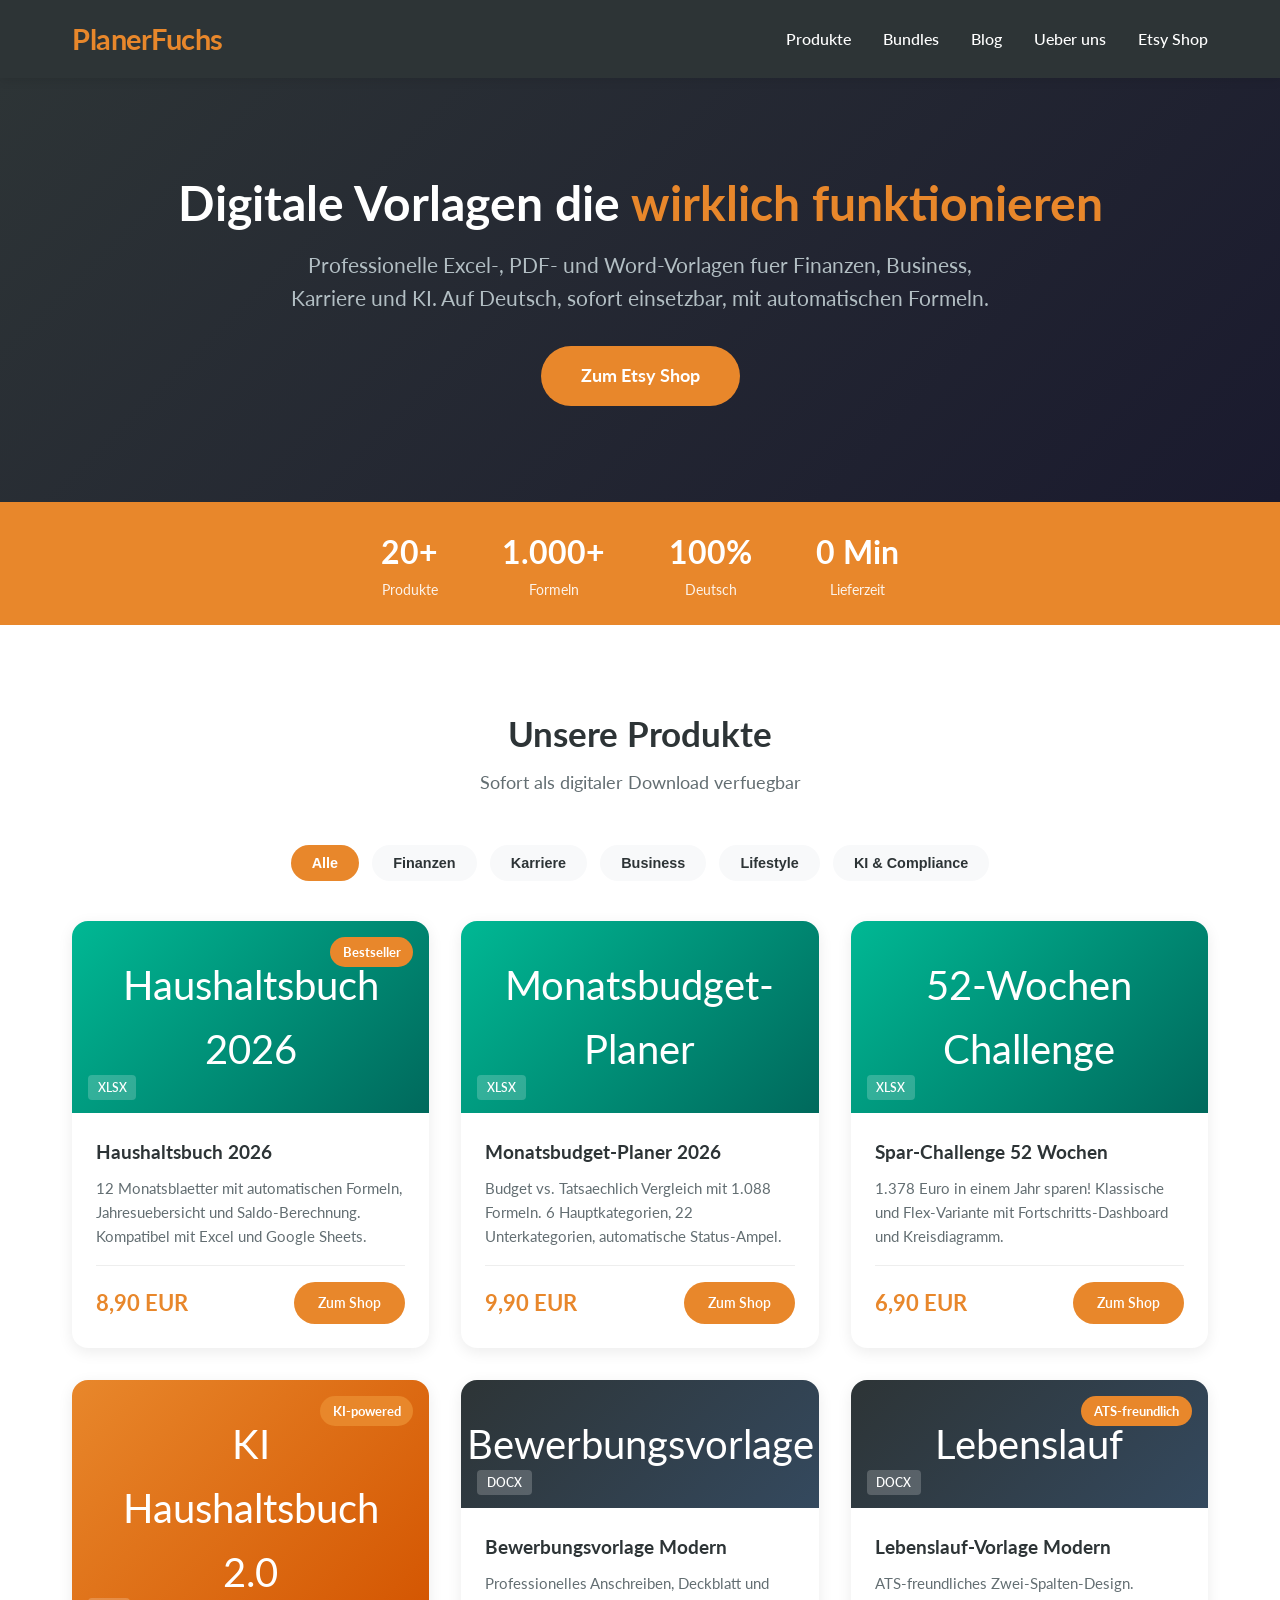
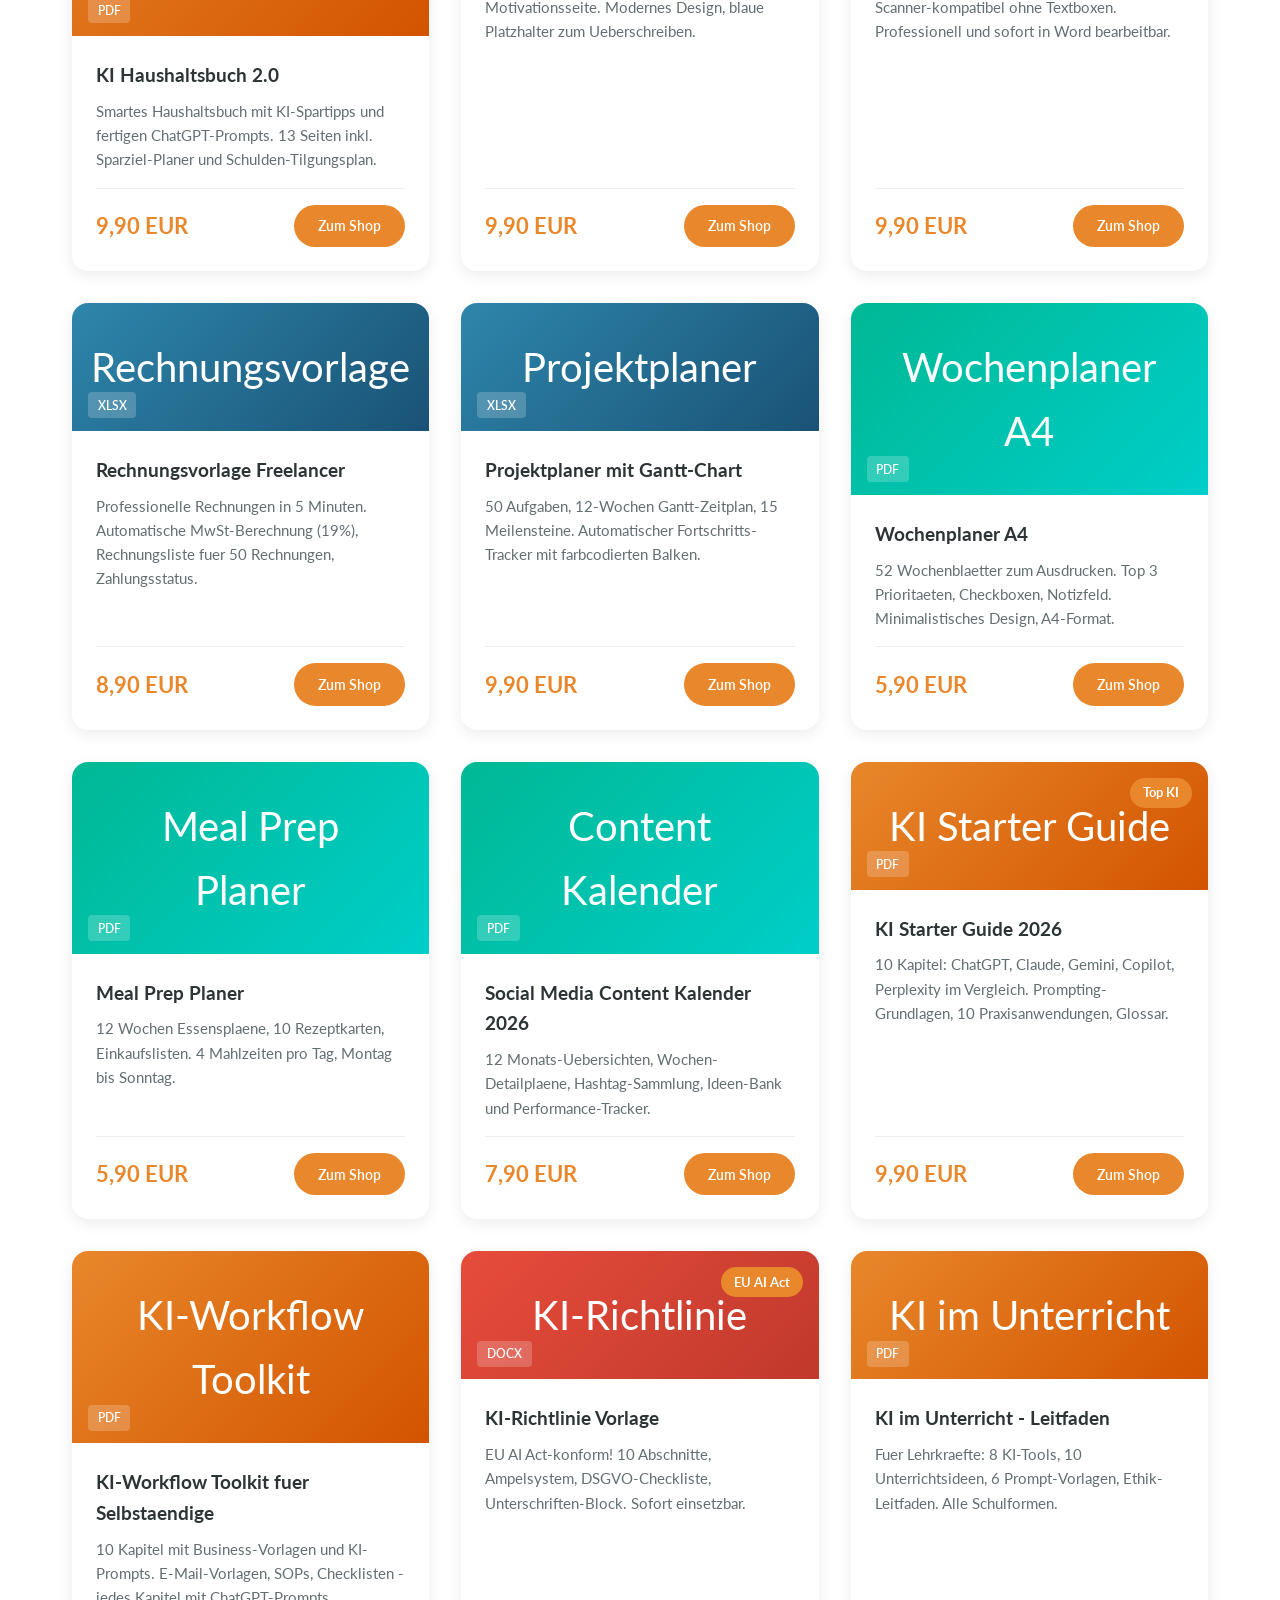
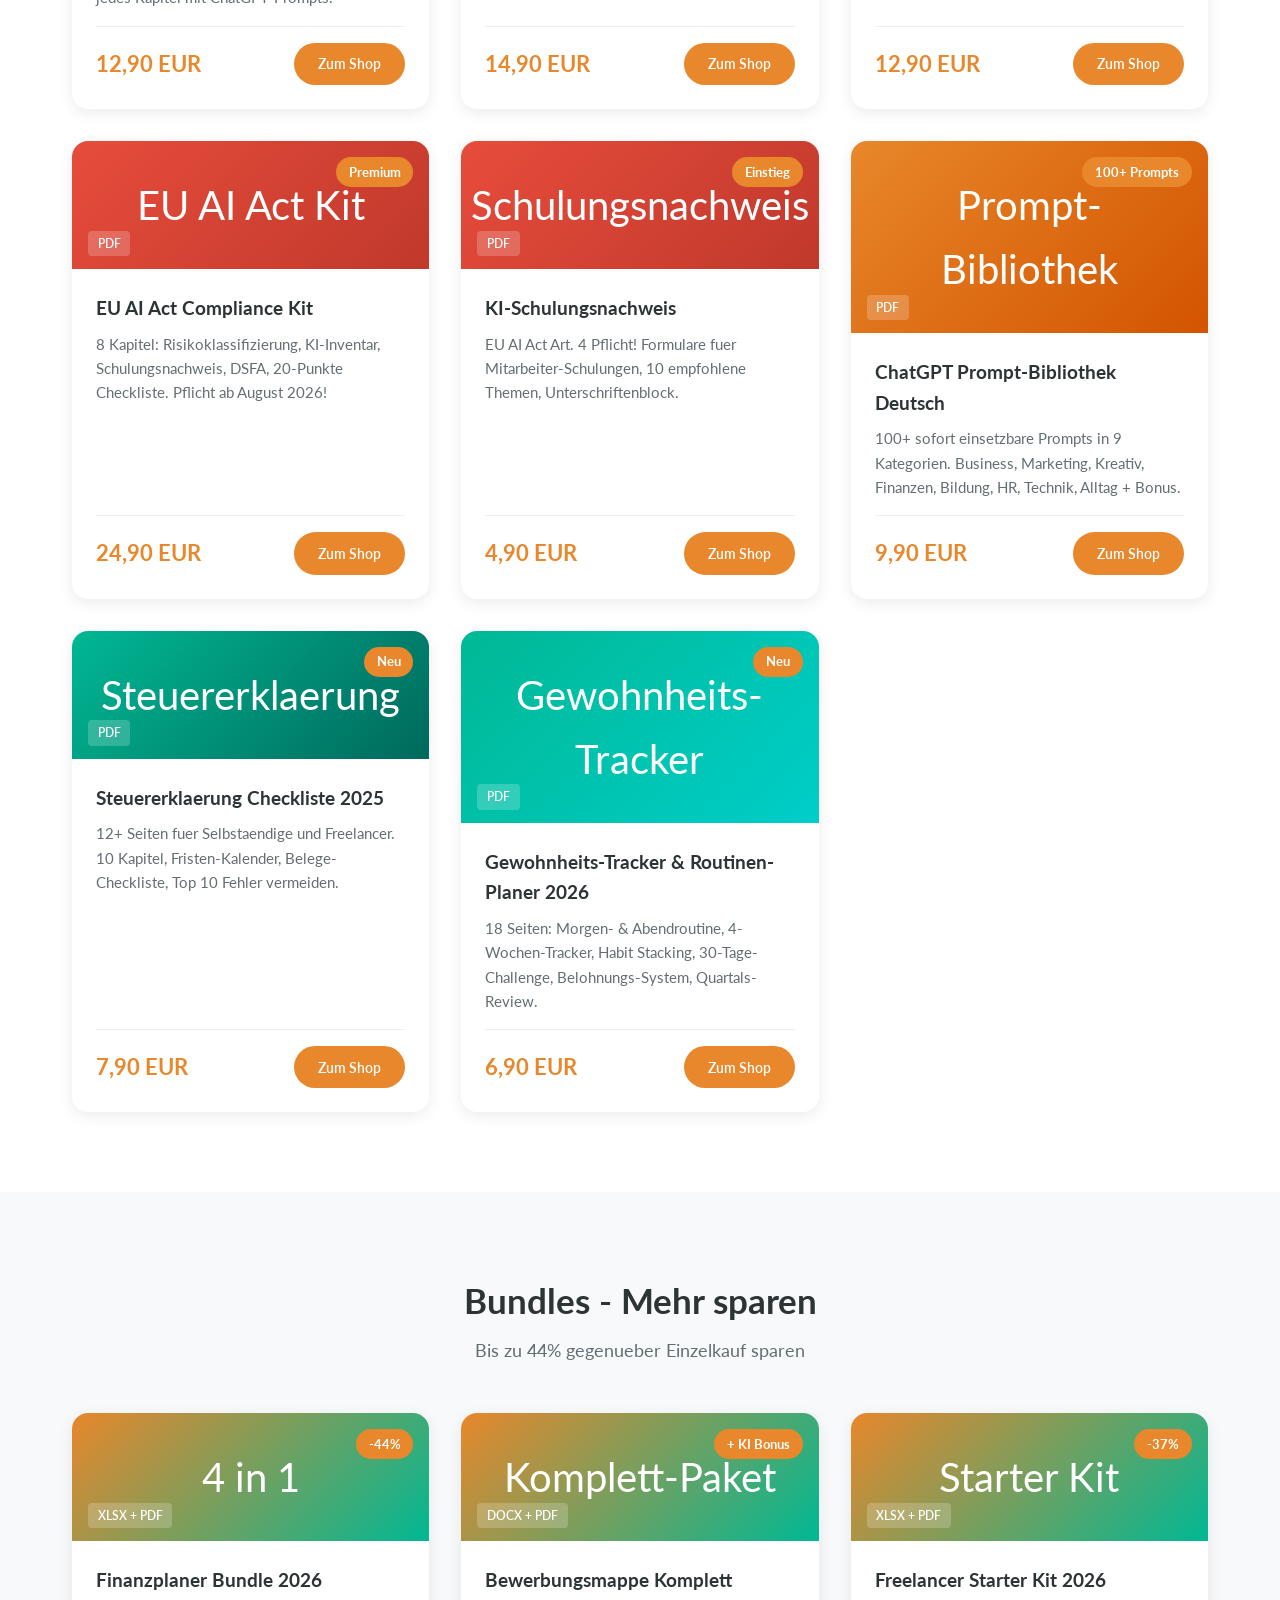
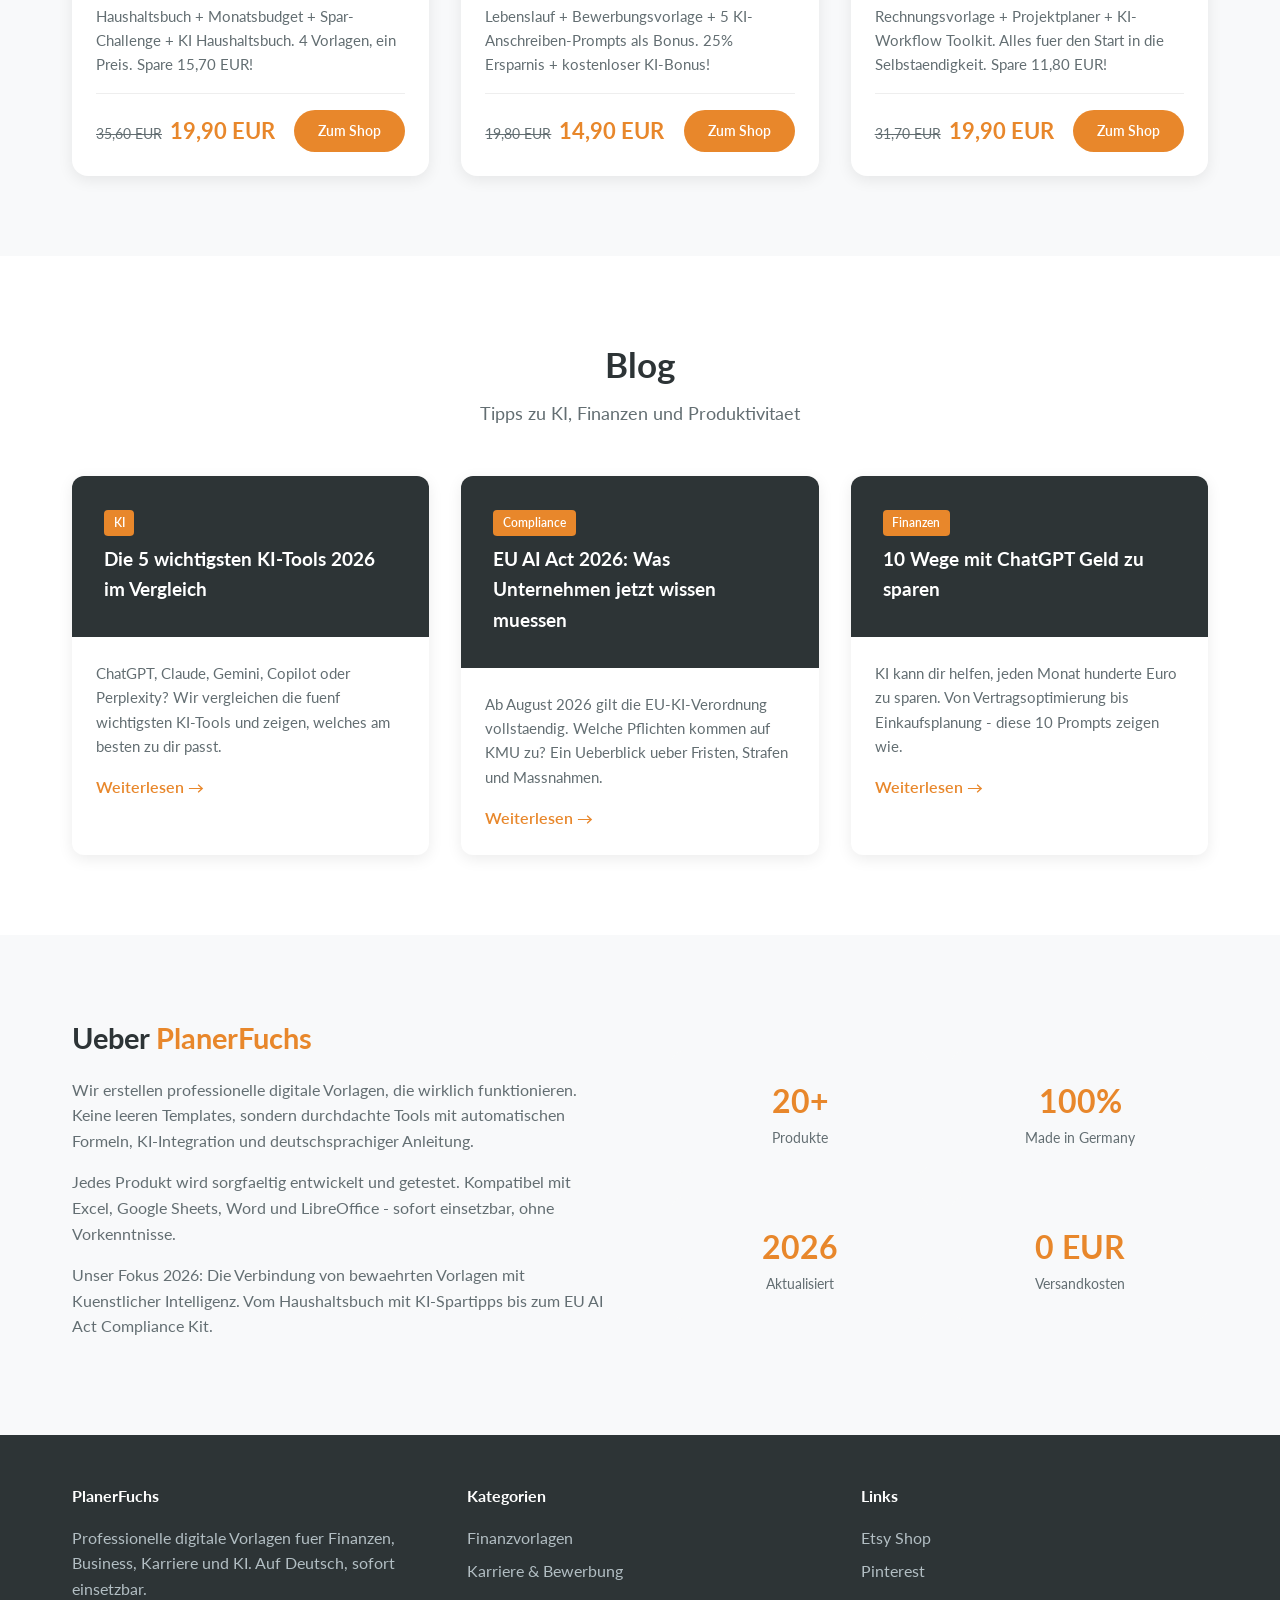
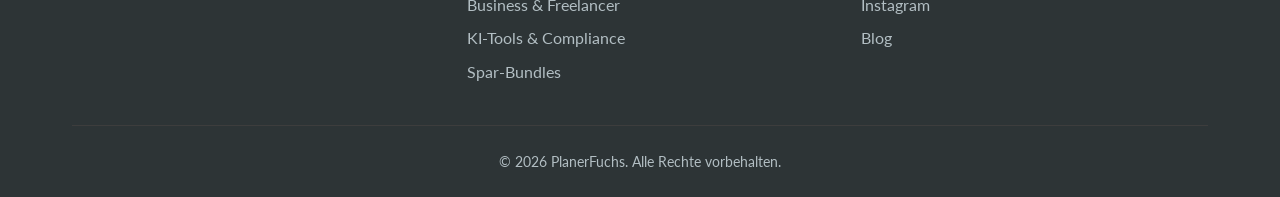
==== index.html @ 40f99e5e "PlanerFuchs Website - Initial Deployment - Startseite mit 22 Produkten + 3 Bundles - Blog: KI-Tools " ====
<!DOCTYPE html>
<html lang="de">
<head>
  <meta charset="UTF-8">
  <meta name="viewport" content="width=device-width, initial-scale=1.0">
  <title>PlanerFuchs - Digitale Vorlagen &amp; KI-Tools | Etsy Shop</title>
  <meta name="description" content="PlanerFuchs: Professionelle digitale Vorlagen fuer Finanzen, Business, Karriere und KI. Excel, PDF und Word Vorlagen auf Deutsch. Sofort-Download auf Etsy.">
  <meta name="keywords" content="PlanerFuchs, digitale Vorlagen, Excel Vorlagen, PDF Planer, KI Tools, Haushaltsbuch, Etsy Shop, deutsche Vorlagen">
  <meta name="author" content="PlanerFuchs">
  <meta property="og:title" content="PlanerFuchs - Digitale Vorlagen &amp; KI-Tools">
  <meta property="og:description" content="Professionelle digitale Vorlagen fuer Finanzen, Business, Karriere und KI. Sofort-Download.">
  <meta property="og:type" content="website">
  <link rel="preconnect" href="https://fonts.googleapis.com">
  <link href="https://fonts.googleapis.com/css2?family=Lato:wght@400;700;900&display=swap" rel="stylesheet">
  <link rel="stylesheet" href="css/style.css">
  <script type="application/ld+json">
  {
    "@context": "https://schema.org",
    "@type": "Organization",
    "name": "PlanerFuchs",
    "description": "Professionelle digitale Vorlagen fuer Finanzen, Business, Karriere und KI. Excel, PDF und Word Vorlagen auf Deutsch.",
    "url": "https://planerfuchs.github.io/planerfuchs-website/",
    "sameAs": [
      "https://www.etsy.com/shop/PlanerFuchs",
      "https://www.pinterest.com/planerfuchs",
      "https://www.instagram.com/planerfuchs"
    ],
    "knowsAbout": ["digitale Vorlagen", "Excel Vorlagen", "KI Tools", "Haushaltsbuch", "EU AI Act"],
    "makesOffer": {
      "@type": "AggregateOffer",
      "priceCurrency": "EUR",
      "lowPrice": "3.90",
      "highPrice": "24.90",
      "offerCount": "22"
    }
  }
  </script>
</head>
<body>

<!-- Navigation -->
<nav class="navbar">
  <div class="container">
    <a href="/" class="logo">PlanerFuchs</a>
    <ul class="nav-links">
      <li><a href="#produkte">Produkte</a></li>
      <li><a href="#bundles">Bundles</a></li>
      <li><a href="#blog">Blog</a></li>
      <li><a href="#ueber-uns">Ueber uns</a></li>
      <li><a href="https://www.etsy.com/shop/PlanerFuchs" target="_blank" rel="noopener">Etsy Shop</a></li>
    </ul>
  </div>
</nav>

<!-- Hero -->
<section class="hero">
  <div class="container">
    <h1>Digitale Vorlagen die <span>wirklich funktionieren</span></h1>
    <p>Professionelle Excel-, PDF- und Word-Vorlagen fuer Finanzen, Business, Karriere und KI. Auf Deutsch, sofort einsetzbar, mit automatischen Formeln.</p>
    <a href="https://www.etsy.com/shop/PlanerFuchs" target="_blank" rel="noopener" class="hero-cta">Zum Etsy Shop</a>
  </div>
</section>

<!-- Stats Bar -->
<div class="stats-bar">
  <div class="stats-grid">
    <div class="stat">
      <div class="stat-number">20+</div>
      <div class="stat-label">Produkte</div>
    </div>
    <div class="stat">
      <div class="stat-number">1.000+</div>
      <div class="stat-label">Formeln</div>
    </div>
    <div class="stat">
      <div class="stat-number">100%</div>
      <div class="stat-label">Deutsch</div>
    </div>
    <div class="stat">
      <div class="stat-number">0 Min</div>
      <div class="stat-label">Lieferzeit</div>
    </div>
  </div>
</div>

<!-- Produkte -->
<section class="section" id="produkte">
  <div class="container">
    <h2 class="section-title">Unsere Produkte</h2>
    <p class="section-subtitle">Sofort als digitaler Download verfuegbar</p>

    <div class="filter-bar">
      <button class="filter-btn active" onclick="filterProducts('alle')">Alle</button>
      <button class="filter-btn" onclick="filterProducts('finanzen')">Finanzen</button>
      <button class="filter-btn" onclick="filterProducts('karriere')">Karriere</button>
      <button class="filter-btn" onclick="filterProducts('business')">Business</button>
      <button class="filter-btn" onclick="filterProducts('lifestyle')">Lifestyle</button>
      <button class="filter-btn" onclick="filterProducts('ki')">KI &amp; Compliance</button>
    </div>

    <div class="products-grid" id="productsGrid">

      <!-- FINANZEN -->
      <div class="product-card" data-category="finanzen">
        <div class="product-card__header product-card__header--finance">
          <span class="product-card__badge">Bestseller</span>
          <div class="product-card__icon">Haushaltsbuch 2026</div>
          <span class="product-card__format">XLSX</span>
        </div>
        <div class="product-card__body">
          <h3 class="product-card__title">Haushaltsbuch 2026</h3>
          <p class="product-card__desc">12 Monatsblaetter mit automatischen Formeln, Jahresuebersicht und Saldo-Berechnung. Kompatibel mit Excel und Google Sheets.</p>
          <div class="product-card__footer">
            <span class="product-card__price">8,90 EUR</span>
            <a href="https://www.etsy.com/shop/PlanerFuchs" class="product-card__btn" target="_blank" rel="noopener">Zum Shop</a>
          </div>
        </div>
      </div>

      <div class="product-card" data-category="finanzen">
        <div class="product-card__header product-card__header--finance">
          <div class="product-card__icon">Monatsbudget-Planer</div>
          <span class="product-card__format">XLSX</span>
        </div>
        <div class="product-card__body">
          <h3 class="product-card__title">Monatsbudget-Planer 2026</h3>
          <p class="product-card__desc">Budget vs. Tatsaechlich Vergleich mit 1.088 Formeln. 6 Hauptkategorien, 22 Unterkategorien, automatische Status-Ampel.</p>
          <div class="product-card__footer">
            <span class="product-card__price">9,90 EUR</span>
            <a href="https://www.etsy.com/shop/PlanerFuchs" class="product-card__btn" target="_blank" rel="noopener">Zum Shop</a>
          </div>
        </div>
      </div>

      <div class="product-card" data-category="finanzen">
        <div class="product-card__header product-card__header--finance">
          <div class="product-card__icon">52-Wochen Challenge</div>
          <span class="product-card__format">XLSX</span>
        </div>
        <div class="product-card__body">
          <h3 class="product-card__title">Spar-Challenge 52 Wochen</h3>
          <p class="product-card__desc">1.378 Euro in einem Jahr sparen! Klassische und Flex-Variante mit Fortschritts-Dashboard und Kreisdiagramm.</p>
          <div class="product-card__footer">
            <span class="product-card__price">6,90 EUR</span>
            <a href="https://www.etsy.com/shop/PlanerFuchs" class="product-card__btn" target="_blank" rel="noopener">Zum Shop</a>
          </div>
        </div>
      </div>

      <div class="product-card" data-category="finanzen ki">
        <div class="product-card__header product-card__header--ki">
          <span class="product-card__badge">KI-powered</span>
          <div class="product-card__icon">KI Haushaltsbuch 2.0</div>
          <span class="product-card__format">PDF</span>
        </div>
        <div class="product-card__body">
          <h3 class="product-card__title">KI Haushaltsbuch 2.0</h3>
          <p class="product-card__desc">Smartes Haushaltsbuch mit KI-Spartipps und fertigen ChatGPT-Prompts. 13 Seiten inkl. Sparziel-Planer und Schulden-Tilgungsplan.</p>
          <div class="product-card__footer">
            <span class="product-card__price">9,90 EUR</span>
            <a href="https://www.etsy.com/shop/PlanerFuchs" class="product-card__btn" target="_blank" rel="noopener">Zum Shop</a>
          </div>
        </div>
      </div>

      <!-- KARRIERE -->
      <div class="product-card" data-category="karriere">
        <div class="product-card__header product-card__header--career">
          <div class="product-card__icon">Bewerbungsvorlage</div>
          <span class="product-card__format">DOCX</span>
        </div>
        <div class="product-card__body">
          <h3 class="product-card__title">Bewerbungsvorlage Modern</h3>
          <p class="product-card__desc">Professionelles Anschreiben, Deckblatt und Motivationsseite. Modernes Design, blaue Platzhalter zum Ueberschreiben.</p>
          <div class="product-card__footer">
            <span class="product-card__price">9,90 EUR</span>
            <a href="https://www.etsy.com/shop/PlanerFuchs" class="product-card__btn" target="_blank" rel="noopener">Zum Shop</a>
          </div>
        </div>
      </div>

      <div class="product-card" data-category="karriere">
        <div class="product-card__header product-card__header--career">
          <span class="product-card__badge">ATS-freundlich</span>
          <div class="product-card__icon">Lebenslauf</div>
          <span class="product-card__format">DOCX</span>
        </div>
        <div class="product-card__body">
          <h3 class="product-card__title">Lebenslauf-Vorlage Modern</h3>
          <p class="product-card__desc">ATS-freundliches Zwei-Spalten-Design. Scanner-kompatibel ohne Textboxen. Professionell und sofort in Word bearbeitbar.</p>
          <div class="product-card__footer">
            <span class="product-card__price">9,90 EUR</span>
            <a href="https://www.etsy.com/shop/PlanerFuchs" class="product-card__btn" target="_blank" rel="noopener">Zum Shop</a>
          </div>
        </div>
      </div>

      <!-- BUSINESS -->
      <div class="product-card" data-category="business">
        <div class="product-card__header product-card__header--business">
          <div class="product-card__icon">Rechnungsvorlage</div>
          <span class="product-card__format">XLSX</span>
        </div>
        <div class="product-card__body">
          <h3 class="product-card__title">Rechnungsvorlage Freelancer</h3>
          <p class="product-card__desc">Professionelle Rechnungen in 5 Minuten. Automatische MwSt-Berechnung (19%), Rechnungsliste fuer 50 Rechnungen, Zahlungsstatus.</p>
          <div class="product-card__footer">
            <span class="product-card__price">8,90 EUR</span>
            <a href="https://www.etsy.com/shop/PlanerFuchs" class="product-card__btn" target="_blank" rel="noopener">Zum Shop</a>
          </div>
        </div>
      </div>

      <div class="product-card" data-category="business">
        <div class="product-card__header product-card__header--business">
          <div class="product-card__icon">Projektplaner</div>
          <span class="product-card__format">XLSX</span>
        </div>
        <div class="product-card__body">
          <h3 class="product-card__title">Projektplaner mit Gantt-Chart</h3>
          <p class="product-card__desc">50 Aufgaben, 12-Wochen Gantt-Zeitplan, 15 Meilensteine. Automatischer Fortschritts-Tracker mit farbcodierten Balken.</p>
          <div class="product-card__footer">
            <span class="product-card__price">9,90 EUR</span>
            <a href="https://www.etsy.com/shop/PlanerFuchs" class="product-card__btn" target="_blank" rel="noopener">Zum Shop</a>
          </div>
        </div>
      </div>

      <!-- LIFESTYLE -->
      <div class="product-card" data-category="lifestyle">
        <div class="product-card__header product-card__header--lifestyle">
          <div class="product-card__icon">Wochenplaner A4</div>
          <span class="product-card__format">PDF</span>
        </div>
        <div class="product-card__body">
          <h3 class="product-card__title">Wochenplaner A4</h3>
          <p class="product-card__desc">52 Wochenblaetter zum Ausdrucken. Top 3 Prioritaeten, Checkboxen, Notizfeld. Minimalistisches Design, A4-Format.</p>
          <div class="product-card__footer">
            <span class="product-card__price">5,90 EUR</span>
            <a href="https://www.etsy.com/shop/PlanerFuchs" class="product-card__btn" target="_blank" rel="noopener">Zum Shop</a>
          </div>
        </div>
      </div>

      <div class="product-card" data-category="lifestyle">
        <div class="product-card__header product-card__header--lifestyle">
          <div class="product-card__icon">Meal Prep Planer</div>
          <span class="product-card__format">PDF</span>
        </div>
        <div class="product-card__body">
          <h3 class="product-card__title">Meal Prep Planer</h3>
          <p class="product-card__desc">12 Wochen Essensplaene, 10 Rezeptkarten, Einkaufslisten. 4 Mahlzeiten pro Tag, Montag bis Sonntag.</p>
          <div class="product-card__footer">
            <span class="product-card__price">5,90 EUR</span>
            <a href="https://www.etsy.com/shop/PlanerFuchs" class="product-card__btn" target="_blank" rel="noopener">Zum Shop</a>
          </div>
        </div>
      </div>

      <div class="product-card" data-category="lifestyle business">
        <div class="product-card__header product-card__header--lifestyle">
          <div class="product-card__icon">Content Kalender</div>
          <span class="product-card__format">PDF</span>
        </div>
        <div class="product-card__body">
          <h3 class="product-card__title">Social Media Content Kalender 2026</h3>
          <p class="product-card__desc">12 Monats-Uebersichten, Wochen-Detailplaene, Hashtag-Sammlung, Ideen-Bank und Performance-Tracker.</p>
          <div class="product-card__footer">
            <span class="product-card__price">7,90 EUR</span>
            <a href="https://www.etsy.com/shop/PlanerFuchs" class="product-card__btn" target="_blank" rel="noopener">Zum Shop</a>
          </div>
        </div>
      </div>

      <!-- KI PRODUKTE -->
      <div class="product-card" data-category="ki">
        <div class="product-card__header product-card__header--ki">
          <span class="product-card__badge">Top KI</span>
          <div class="product-card__icon">KI Starter Guide</div>
          <span class="product-card__format">PDF</span>
        </div>
        <div class="product-card__body">
          <h3 class="product-card__title">KI Starter Guide 2026</h3>
          <p class="product-card__desc">10 Kapitel: ChatGPT, Claude, Gemini, Copilot, Perplexity im Vergleich. Prompting-Grundlagen, 10 Praxisanwendungen, Glossar.</p>
          <div class="product-card__footer">
            <span class="product-card__price">9,90 EUR</span>
            <a href="https://www.etsy.com/shop/PlanerFuchs" class="product-card__btn" target="_blank" rel="noopener">Zum Shop</a>
          </div>
        </div>
      </div>

      <div class="product-card" data-category="ki business">
        <div class="product-card__header product-card__header--ki">
          <div class="product-card__icon">KI-Workflow Toolkit</div>
          <span class="product-card__format">PDF</span>
        </div>
        <div class="product-card__body">
          <h3 class="product-card__title">KI-Workflow Toolkit fuer Selbstaendige</h3>
          <p class="product-card__desc">10 Kapitel mit Business-Vorlagen und KI-Prompts. E-Mail-Vorlagen, SOPs, Checklisten - jedes Kapitel mit ChatGPT-Prompts.</p>
          <div class="product-card__footer">
            <span class="product-card__price">12,90 EUR</span>
            <a href="https://www.etsy.com/shop/PlanerFuchs" class="product-card__btn" target="_blank" rel="noopener">Zum Shop</a>
          </div>
        </div>
      </div>

      <div class="product-card" data-category="ki">
        <div class="product-card__header product-card__header--compliance">
          <span class="product-card__badge">EU AI Act</span>
          <div class="product-card__icon">KI-Richtlinie</div>
          <span class="product-card__format">DOCX</span>
        </div>
        <div class="product-card__body">
          <h3 class="product-card__title">KI-Richtlinie Vorlage</h3>
          <p class="product-card__desc">EU AI Act-konform! 10 Abschnitte, Ampelsystem, DSGVO-Checkliste, Unterschriften-Block. Sofort einsetzbar.</p>
          <div class="product-card__footer">
            <span class="product-card__price">14,90 EUR</span>
            <a href="https://www.etsy.com/shop/PlanerFuchs" class="product-card__btn" target="_blank" rel="noopener">Zum Shop</a>
          </div>
        </div>
      </div>

      <div class="product-card" data-category="ki">
        <div class="product-card__header product-card__header--ki">
          <div class="product-card__icon">KI im Unterricht</div>
          <span class="product-card__format">PDF</span>
        </div>
        <div class="product-card__body">
          <h3 class="product-card__title">KI im Unterricht - Leitfaden</h3>
          <p class="product-card__desc">Fuer Lehrkraefte: 8 KI-Tools, 10 Unterrichtsideen, 6 Prompt-Vorlagen, Ethik-Leitfaden. Alle Schulformen.</p>
          <div class="product-card__footer">
            <span class="product-card__price">12,90 EUR</span>
            <a href="https://www.etsy.com/shop/PlanerFuchs" class="product-card__btn" target="_blank" rel="noopener">Zum Shop</a>
          </div>
        </div>
      </div>

      <div class="product-card" data-category="ki">
        <div class="product-card__header product-card__header--compliance">
          <span class="product-card__badge">Premium</span>
          <div class="product-card__icon">EU AI Act Kit</div>
          <span class="product-card__format">PDF</span>
        </div>
        <div class="product-card__body">
          <h3 class="product-card__title">EU AI Act Compliance Kit</h3>
          <p class="product-card__desc">8 Kapitel: Risikoklassifizierung, KI-Inventar, Schulungsnachweis, DSFA, 20-Punkte Checkliste. Pflicht ab August 2026!</p>
          <div class="product-card__footer">
            <span class="product-card__price">24,90 EUR</span>
            <a href="https://www.etsy.com/shop/PlanerFuchs" class="product-card__btn" target="_blank" rel="noopener">Zum Shop</a>
          </div>
        </div>
      </div>

      <div class="product-card" data-category="ki">
        <div class="product-card__header product-card__header--compliance">
          <span class="product-card__badge">Einstieg</span>
          <div class="product-card__icon">Schulungsnachweis</div>
          <span class="product-card__format">PDF</span>
        </div>
        <div class="product-card__body">
          <h3 class="product-card__title">KI-Schulungsnachweis</h3>
          <p class="product-card__desc">EU AI Act Art. 4 Pflicht! Formulare fuer Mitarbeiter-Schulungen, 10 empfohlene Themen, Unterschriftenblock.</p>
          <div class="product-card__footer">
            <span class="product-card__price">4,90 EUR</span>
            <a href="https://www.etsy.com/shop/PlanerFuchs" class="product-card__btn" target="_blank" rel="noopener">Zum Shop</a>
          </div>
        </div>
      </div>

      <div class="product-card" data-category="ki">
        <div class="product-card__header product-card__header--ki">
          <span class="product-card__badge">100+ Prompts</span>
          <div class="product-card__icon">Prompt-Bibliothek</div>
          <span class="product-card__format">PDF</span>
        </div>
        <div class="product-card__body">
          <h3 class="product-card__title">ChatGPT Prompt-Bibliothek Deutsch</h3>
          <p class="product-card__desc">100+ sofort einsetzbare Prompts in 9 Kategorien. Business, Marketing, Kreativ, Finanzen, Bildung, HR, Technik, Alltag + Bonus.</p>
          <div class="product-card__footer">
            <span class="product-card__price">9,90 EUR</span>
            <a href="https://www.etsy.com/shop/PlanerFuchs" class="product-card__btn" target="_blank" rel="noopener">Zum Shop</a>
          </div>
        </div>
      </div>

      <!-- NEUE PRODUKTE -->
      <div class="product-card" data-category="finanzen">
        <div class="product-card__header product-card__header--finance">
          <span class="product-card__badge">Neu</span>
          <div class="product-card__icon">Steuererklaerung</div>
          <span class="product-card__format">PDF</span>
        </div>
        <div class="product-card__body">
          <h3 class="product-card__title">Steuererklaerung Checkliste 2025</h3>
          <p class="product-card__desc">12+ Seiten fuer Selbstaendige und Freelancer. 10 Kapitel, Fristen-Kalender, Belege-Checkliste, Top 10 Fehler vermeiden.</p>
          <div class="product-card__footer">
            <span class="product-card__price">7,90 EUR</span>
            <a href="https://www.etsy.com/shop/PlanerFuchs" class="product-card__btn" target="_blank" rel="noopener">Zum Shop</a>
          </div>
        </div>
      </div>

      <div class="product-card" data-category="lifestyle">
        <div class="product-card__header product-card__header--lifestyle">
          <span class="product-card__badge">Neu</span>
          <div class="product-card__icon">Gewohnheits-Tracker</div>
          <span class="product-card__format">PDF</span>
        </div>
        <div class="product-card__body">
          <h3 class="product-card__title">Gewohnheits-Tracker & Routinen-Planer 2026</h3>
          <p class="product-card__desc">18 Seiten: Morgen- & Abendroutine, 4-Wochen-Tracker, Habit Stacking, 30-Tage-Challenge, Belohnungs-System, Quartals-Review.</p>
          <div class="product-card__footer">
            <span class="product-card__price">6,90 EUR</span>
            <a href="https://www.etsy.com/shop/PlanerFuchs" class="product-card__btn" target="_blank" rel="noopener">Zum Shop</a>
          </div>
        </div>
      </div>

    </div>
  </div>
</section>

<!-- Bundles -->
<section class="section section--gray" id="bundles">
  <div class="container">
    <h2 class="section-title">Bundles - Mehr sparen</h2>
    <p class="section-subtitle">Bis zu 44% gegenueber Einzelkauf sparen</p>

    <div class="products-grid">

      <div class="product-card" data-category="bundle">
        <div class="product-card__header product-card__header--bundle">
          <span class="product-card__badge">-44%</span>
          <div class="product-card__icon">4 in 1</div>
          <span class="product-card__format">XLSX + PDF</span>
        </div>
        <div class="product-card__body">
          <h3 class="product-card__title">Finanzplaner Bundle 2026</h3>
          <p class="product-card__desc">Haushaltsbuch + Monatsbudget + Spar-Challenge + KI Haushaltsbuch. 4 Vorlagen, ein Preis. Spare 15,70 EUR!</p>
          <div class="product-card__footer">
            <span><span class="product-card__price--old">35,60 EUR</span><span class="product-card__price">19,90 EUR</span></span>
            <a href="https://www.etsy.com/shop/PlanerFuchs" class="product-card__btn" target="_blank" rel="noopener">Zum Shop</a>
          </div>
        </div>
      </div>

      <div class="product-card" data-category="bundle">
        <div class="product-card__header product-card__header--bundle">
          <span class="product-card__badge">+ KI Bonus</span>
          <div class="product-card__icon">Komplett-Paket</div>
          <span class="product-card__format">DOCX + PDF</span>
        </div>
        <div class="product-card__body">
          <h3 class="product-card__title">Bewerbungsmappe Komplett</h3>
          <p class="product-card__desc">Lebenslauf + Bewerbungsvorlage + 5 KI-Anschreiben-Prompts als Bonus. 25% Ersparnis + kostenloser KI-Bonus!</p>
          <div class="product-card__footer">
            <span><span class="product-card__price--old">19,80 EUR</span><span class="product-card__price">14,90 EUR</span></span>
            <a href="https://www.etsy.com/shop/PlanerFuchs" class="product-card__btn" target="_blank" rel="noopener">Zum Shop</a>
          </div>
        </div>
      </div>

      <div class="product-card" data-category="bundle">
        <div class="product-card__header product-card__header--bundle">
          <span class="product-card__badge">-37%</span>
          <div class="product-card__icon">Starter Kit</div>
          <span class="product-card__format">XLSX + PDF</span>
        </div>
        <div class="product-card__body">
          <h3 class="product-card__title">Freelancer Starter Kit 2026</h3>
          <p class="product-card__desc">Rechnungsvorlage + Projektplaner + KI-Workflow Toolkit. Alles fuer den Start in die Selbstaendigkeit. Spare 11,80 EUR!</p>
          <div class="product-card__footer">
            <span><span class="product-card__price--old">31,70 EUR</span><span class="product-card__price">19,90 EUR</span></span>
            <a href="https://www.etsy.com/shop/PlanerFuchs" class="product-card__btn" target="_blank" rel="noopener">Zum Shop</a>
          </div>
        </div>
      </div>

    </div>
  </div>
</section>

<!-- Blog -->
<section class="section" id="blog">
  <div class="container">
    <h2 class="section-title">Blog</h2>
    <p class="section-subtitle">Tipps zu KI, Finanzen und Produktivitaet</p>

    <div class="blog-grid">

      <a href="blog/ki-tools-2026.html" class="blog-card">
        <div class="blog-card__header">
          <span class="blog-card__tag">KI</span>
          <h3 class="blog-card__title">Die 5 wichtigsten KI-Tools 2026 im Vergleich</h3>
        </div>
        <div class="blog-card__body">
          <p class="blog-card__excerpt">ChatGPT, Claude, Gemini, Copilot oder Perplexity? Wir vergleichen die fuenf wichtigsten KI-Tools und zeigen, welches am besten zu dir passt.</p>
          <span class="blog-card__link">Weiterlesen &rarr;</span>
        </div>
      </a>

      <a href="blog/eu-ai-act-erklaert.html" class="blog-card">
        <div class="blog-card__header">
          <span class="blog-card__tag">Compliance</span>
          <h3 class="blog-card__title">EU AI Act 2026: Was Unternehmen jetzt wissen muessen</h3>
        </div>
        <div class="blog-card__body">
          <p class="blog-card__excerpt">Ab August 2026 gilt die EU-KI-Verordnung vollstaendig. Welche Pflichten kommen auf KMU zu? Ein Ueberblick ueber Fristen, Strafen und Massnahmen.</p>
          <span class="blog-card__link">Weiterlesen &rarr;</span>
        </div>
      </a>

      <a href="blog/sparen-mit-chatgpt.html" class="blog-card">
        <div class="blog-card__header">
          <span class="blog-card__tag">Finanzen</span>
          <h3 class="blog-card__title">10 Wege mit ChatGPT Geld zu sparen</h3>
        </div>
        <div class="blog-card__body">
          <p class="blog-card__excerpt">KI kann dir helfen, jeden Monat hunderte Euro zu sparen. Von Vertragsoptimierung bis Einkaufsplanung - diese 10 Prompts zeigen wie.</p>
          <span class="blog-card__link">Weiterlesen &rarr;</span>
        </div>
      </a>

    </div>
  </div>
</section>

<!-- Ueber uns -->
<section class="section section--gray" id="ueber-uns">
  <div class="container">
    <div class="about-content">
      <div class="about-text">
        <h3>Ueber <span style="color: var(--orange)">PlanerFuchs</span></h3>
        <p>Wir erstellen professionelle digitale Vorlagen, die wirklich funktionieren. Keine leeren Templates, sondern durchdachte Tools mit automatischen Formeln, KI-Integration und deutschsprachiger Anleitung.</p>
        <p>Jedes Produkt wird sorgfaeltig entwickelt und getestet. Kompatibel mit Excel, Google Sheets, Word und LibreOffice - sofort einsetzbar, ohne Vorkenntnisse.</p>
        <p>Unser Fokus 2026: Die Verbindung von bewaehrten Vorlagen mit Kuenstlicher Intelligenz. Vom Haushaltsbuch mit KI-Spartipps bis zum EU AI Act Compliance Kit.</p>
      </div>
      <div class="about-stats">
        <div class="about-stat">
          <div class="about-stat__number">20+</div>
          <div class="about-stat__label">Produkte</div>
        </div>
        <div class="about-stat">
          <div class="about-stat__number">100%</div>
          <div class="about-stat__label">Made in Germany</div>
        </div>
        <div class="about-stat">
          <div class="about-stat__number">2026</div>
          <div class="about-stat__label">Aktualisiert</div>
        </div>
        <div class="about-stat">
          <div class="about-stat__number">0 EUR</div>
          <div class="about-stat__label">Versandkosten</div>
        </div>
      </div>
    </div>
  </div>
</section>

<!-- Footer -->
<footer class="footer">
  <div class="container">
    <div class="footer-grid">
      <div>
        <h4>PlanerFuchs</h4>
        <p>Professionelle digitale Vorlagen fuer Finanzen, Business, Karriere und KI. Auf Deutsch, sofort einsetzbar.</p>
      </div>
      <div>
        <h4>Kategorien</h4>
        <ul>
          <li><a href="#produkte">Finanzvorlagen</a></li>
          <li><a href="#produkte">Karriere &amp; Bewerbung</a></li>
          <li><a href="#produkte">Business &amp; Freelancer</a></li>
          <li><a href="#produkte">KI-Tools &amp; Compliance</a></li>
          <li><a href="#bundles">Spar-Bundles</a></li>
        </ul>
      </div>
      <div>
        <h4>Links</h4>
        <ul>
          <li><a href="https://www.etsy.com/shop/PlanerFuchs" target="_blank" rel="noopener">Etsy Shop</a></li>
          <li><a href="https://www.pinterest.com/planerfuchs" target="_blank" rel="noopener">Pinterest</a></li>
          <li><a href="https://www.instagram.com/planerfuchs" target="_blank" rel="noopener">Instagram</a></li>
          <li><a href="#blog">Blog</a></li>
        </ul>
      </div>
    </div>
    <div class="footer-bottom">
      &copy; 2026 PlanerFuchs. Alle Rechte vorbehalten.
    </div>
  </div>
</footer>

<!-- Filter Script -->
<script>
function filterProducts(category) {
  const cards = document.querySelectorAll('.product-card[data-category]');
  const buttons = document.querySelectorAll('.filter-btn');

  buttons.forEach(btn => btn.classList.remove('active'));
  event.target.classList.add('active');

  cards.forEach(card => {
    if (category === 'alle' || card.dataset.category.includes(category)) {
      card.style.display = '';
    } else {
      card.style.display = 'none';
    }
  });
}
</script>

</body>
</html>
---- css/style.css ----
/* PlanerFuchs Website - Styles */
:root {
  --orange: #E8872B;
  --dark: #2D3436;
  --blue: #2E86AB;
  --teal: #00b894;
  --light: #f8f9fa;
  --white: #ffffff;
  --gray: #636e72;
  --red: #e74c3c;
}

* { margin: 0; padding: 0; box-sizing: border-box; }

body {
  font-family: 'Lato', 'Segoe UI', sans-serif;
  color: var(--dark);
  line-height: 1.6;
  background: var(--white);
}

a { color: var(--blue); text-decoration: none; }
a:hover { color: var(--orange); }

/* Navigation */
.navbar {
  background: var(--dark);
  padding: 1rem 0;
  position: sticky;
  top: 0;
  z-index: 100;
  box-shadow: 0 2px 10px rgba(0,0,0,0.1);
}
.navbar .container {
  display: flex;
  justify-content: space-between;
  align-items: center;
}
.logo {
  color: var(--orange);
  font-size: 1.8rem;
  font-weight: 700;
  letter-spacing: -0.5px;
}
.nav-links { list-style: none; display: flex; gap: 2rem; }
.nav-links a { color: var(--white); font-weight: 500; transition: color 0.3s; }
.nav-links a:hover { color: var(--orange); }

.container { max-width: 1200px; margin: 0 auto; padding: 0 2rem; }

/* Hero */
.hero {
  background: linear-gradient(135deg, var(--dark) 0%, #1a1a2e 100%);
  color: var(--white);
  padding: 6rem 0;
  text-align: center;
}
.hero h1 {
  font-size: 3rem;
  margin-bottom: 1rem;
  line-height: 1.2;
}
.hero h1 span { color: var(--orange); }
.hero p {
  font-size: 1.3rem;
  color: #b2bec3;
  max-width: 700px;
  margin: 0 auto 2rem;
}
.hero-cta {
  display: inline-block;
  background: var(--orange);
  color: var(--white);
  padding: 1rem 2.5rem;
  border-radius: 50px;
  font-size: 1.1rem;
  font-weight: 700;
  transition: transform 0.3s, box-shadow 0.3s;
}
.hero-cta:hover {
  transform: translateY(-2px);
  box-shadow: 0 8px 25px rgba(232,135,43,0.4);
  color: var(--white);
}

/* Stats Bar */
.stats-bar {
  background: var(--orange);
  padding: 1.5rem 0;
  text-align: center;
}
.stats-grid {
  display: flex;
  justify-content: center;
  gap: 4rem;
  flex-wrap: wrap;
}
.stat { color: var(--white); }
.stat-number { font-size: 2rem; font-weight: 700; }
.stat-label { font-size: 0.9rem; opacity: 0.9; }

/* Section */
.section {
  padding: 5rem 0;
}
.section-title {
  text-align: center;
  font-size: 2.2rem;
  margin-bottom: 0.5rem;
}
.section-subtitle {
  text-align: center;
  color: var(--gray);
  font-size: 1.1rem;
  margin-bottom: 3rem;
}
.section--gray { background: var(--light); }

/* Product Grid */
.products-grid {
  display: grid;
  grid-template-columns: repeat(auto-fill, minmax(340px, 1fr));
  gap: 2rem;
}

/* Product Card */
.product-card {
  background: var(--white);
  border-radius: 16px;
  overflow: hidden;
  box-shadow: 0 4px 15px rgba(0,0,0,0.08);
  transition: transform 0.3s, box-shadow 0.3s;
  display: flex;
  flex-direction: column;
}
.product-card:hover {
  transform: translateY(-5px);
  box-shadow: 0 12px 35px rgba(0,0,0,0.15);
}
.product-card__badge {
  position: absolute;
  top: 1rem;
  right: 1rem;
  background: var(--orange);
  color: var(--white);
  padding: 0.3rem 0.8rem;
  border-radius: 20px;
  font-size: 0.8rem;
  font-weight: 700;
}
.product-card__header {
  background: linear-gradient(135deg, var(--dark), #1a1a2e);
  padding: 2rem;
  position: relative;
  min-height: 120px;
  display: flex;
  align-items: center;
  justify-content: center;
}
.product-card__header--finance { background: linear-gradient(135deg, var(--teal), #00695c); }
.product-card__header--career { background: linear-gradient(135deg, var(--dark), #34495e); }
.product-card__header--business { background: linear-gradient(135deg, var(--blue), #1a5276); }
.product-card__header--lifestyle { background: linear-gradient(135deg, #00b894, #00cec9); }
.product-card__header--ki { background: linear-gradient(135deg, var(--orange), #d35400); }
.product-card__header--compliance { background: linear-gradient(135deg, #e74c3c, #c0392b); }
.product-card__header--bundle { background: linear-gradient(135deg, var(--orange), var(--teal)); }

.product-card__icon {
  font-size: 2.5rem;
  color: var(--white);
  text-align: center;
}
.product-card__format {
  position: absolute;
  bottom: 0.8rem;
  left: 1rem;
  background: rgba(255,255,255,0.2);
  color: var(--white);
  padding: 0.2rem 0.6rem;
  border-radius: 4px;
  font-size: 0.75rem;
  font-weight: 600;
}
.product-card__body {
  padding: 1.5rem;
  flex: 1;
  display: flex;
  flex-direction: column;
}
.product-card__title {
  font-size: 1.2rem;
  font-weight: 700;
  margin-bottom: 0.5rem;
}
.product-card__desc {
  color: var(--gray);
  font-size: 0.95rem;
  margin-bottom: 1rem;
  flex: 1;
}
.product-card__footer {
  display: flex;
  justify-content: space-between;
  align-items: center;
  padding-top: 1rem;
  border-top: 1px solid #eee;
}
.product-card__price {
  font-size: 1.4rem;
  font-weight: 700;
  color: var(--orange);
}
.product-card__price--old {
  font-size: 0.9rem;
  color: var(--gray);
  text-decoration: line-through;
  margin-right: 0.5rem;
}
.product-card__btn {
  background: var(--orange);
  color: var(--white);
  padding: 0.6rem 1.5rem;
  border-radius: 25px;
  font-weight: 600;
  font-size: 0.9rem;
  transition: background 0.3s;
}
.product-card__btn:hover {
  background: #d4740e;
  color: var(--white);
}

/* Category Filter */
.filter-bar {
  display: flex;
  justify-content: center;
  gap: 0.8rem;
  margin-bottom: 2.5rem;
  flex-wrap: wrap;
}
.filter-btn {
  background: var(--light);
  border: 2px solid transparent;
  padding: 0.5rem 1.2rem;
  border-radius: 25px;
  cursor: pointer;
  font-weight: 600;
  font-size: 0.9rem;
  color: var(--dark);
  transition: all 0.3s;
}
.filter-btn:hover, .filter-btn.active {
  background: var(--orange);
  color: var(--white);
}

/* Blog Section */
.blog-grid {
  display: grid;
  grid-template-columns: repeat(auto-fill, minmax(350px, 1fr));
  gap: 2rem;
}
.blog-card {
  background: var(--white);
  border-radius: 12px;
  overflow: hidden;
  box-shadow: 0 4px 15px rgba(0,0,0,0.08);
  transition: transform 0.3s;
}
.blog-card:hover { transform: translateY(-3px); }
.blog-card__header {
  padding: 2rem;
  background: var(--dark);
  color: var(--white);
}
.blog-card__tag {
  display: inline-block;
  background: var(--orange);
  color: var(--white);
  padding: 0.2rem 0.6rem;
  border-radius: 4px;
  font-size: 0.75rem;
  font-weight: 600;
  margin-bottom: 0.5rem;
}
.blog-card__title { font-size: 1.2rem; font-weight: 700; }
.blog-card__body { padding: 1.5rem; }
.blog-card__excerpt { color: var(--gray); font-size: 0.95rem; margin-bottom: 1rem; }
.blog-card__link { color: var(--orange); font-weight: 600; }

/* About */
.about-content {
  display: grid;
  grid-template-columns: 1fr 1fr;
  gap: 4rem;
  align-items: center;
}
.about-text h3 {
  font-size: 1.8rem;
  margin-bottom: 1rem;
}
.about-text p { color: var(--gray); margin-bottom: 1rem; }
.about-stats {
  display: grid;
  grid-template-columns: 1fr 1fr;
  gap: 1.5rem;
}
.about-stat {
  background: var(--light);
  padding: 1.5rem;
  border-radius: 12px;
  text-align: center;
}
.about-stat__number { font-size: 2rem; font-weight: 700; color: var(--orange); }
.about-stat__label { color: var(--gray); font-size: 0.9rem; }

/* Footer */
.footer {
  background: var(--dark);
  color: #b2bec3;
  padding: 3rem 0 1.5rem;
}
.footer-grid {
  display: grid;
  grid-template-columns: repeat(3, 1fr);
  gap: 3rem;
  margin-bottom: 2rem;
}
.footer h4 { color: var(--white); margin-bottom: 1rem; }
.footer ul { list-style: none; }
.footer li { margin-bottom: 0.5rem; }
.footer a { color: #b2bec3; }
.footer a:hover { color: var(--orange); }
.footer-bottom {
  text-align: center;
  padding-top: 1.5rem;
  border-top: 1px solid #3d3d3d;
  font-size: 0.9rem;
}

/* Responsive */
@media (max-width: 768px) {
  .hero h1 { font-size: 2rem; }
  .hero p { font-size: 1.1rem; }
  .products-grid { grid-template-columns: 1fr; }
  .blog-grid { grid-template-columns: 1fr; }
  .about-content { grid-template-columns: 1fr; }
  .footer-grid { grid-template-columns: 1fr; }
  .nav-links { display: none; }
  .stats-grid { gap: 2rem; }
  .filter-bar { gap: 0.4rem; }
  .filter-btn { font-size: 0.8rem; padding: 0.4rem 0.8rem; }
}
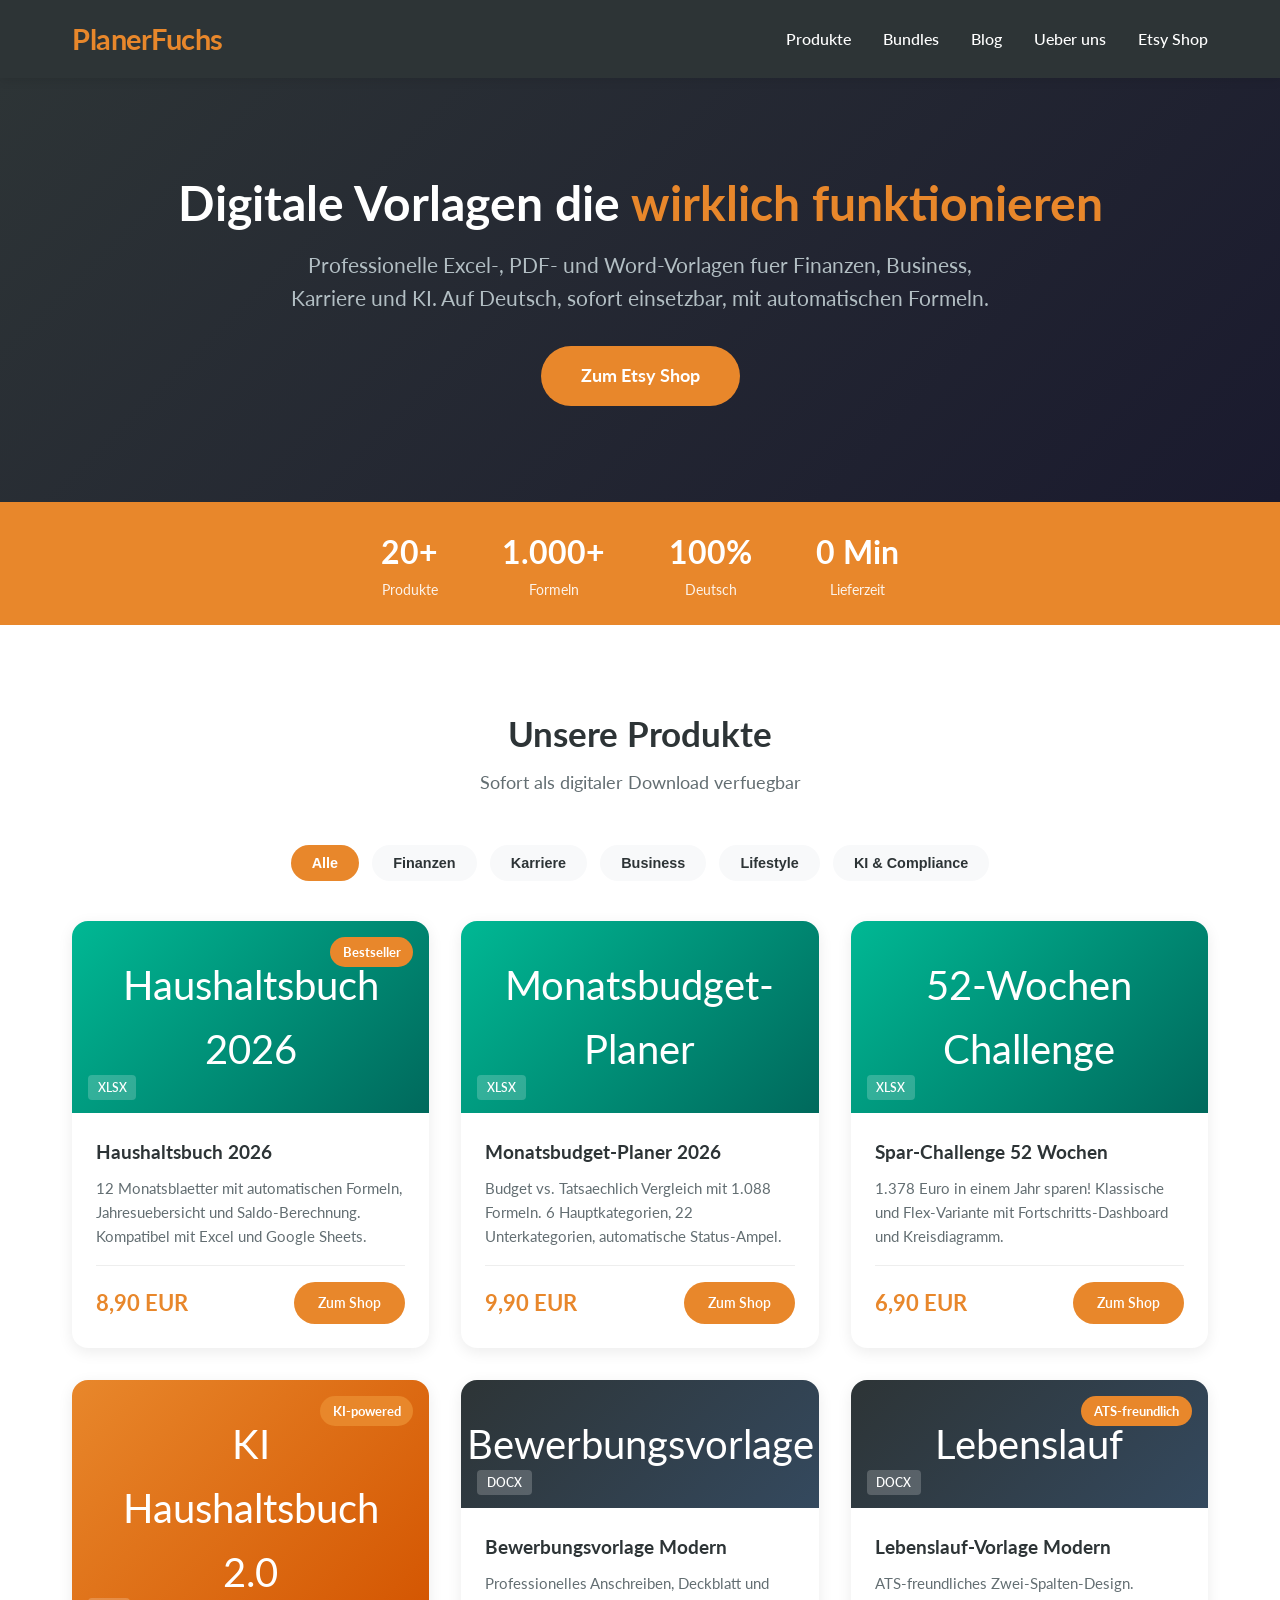
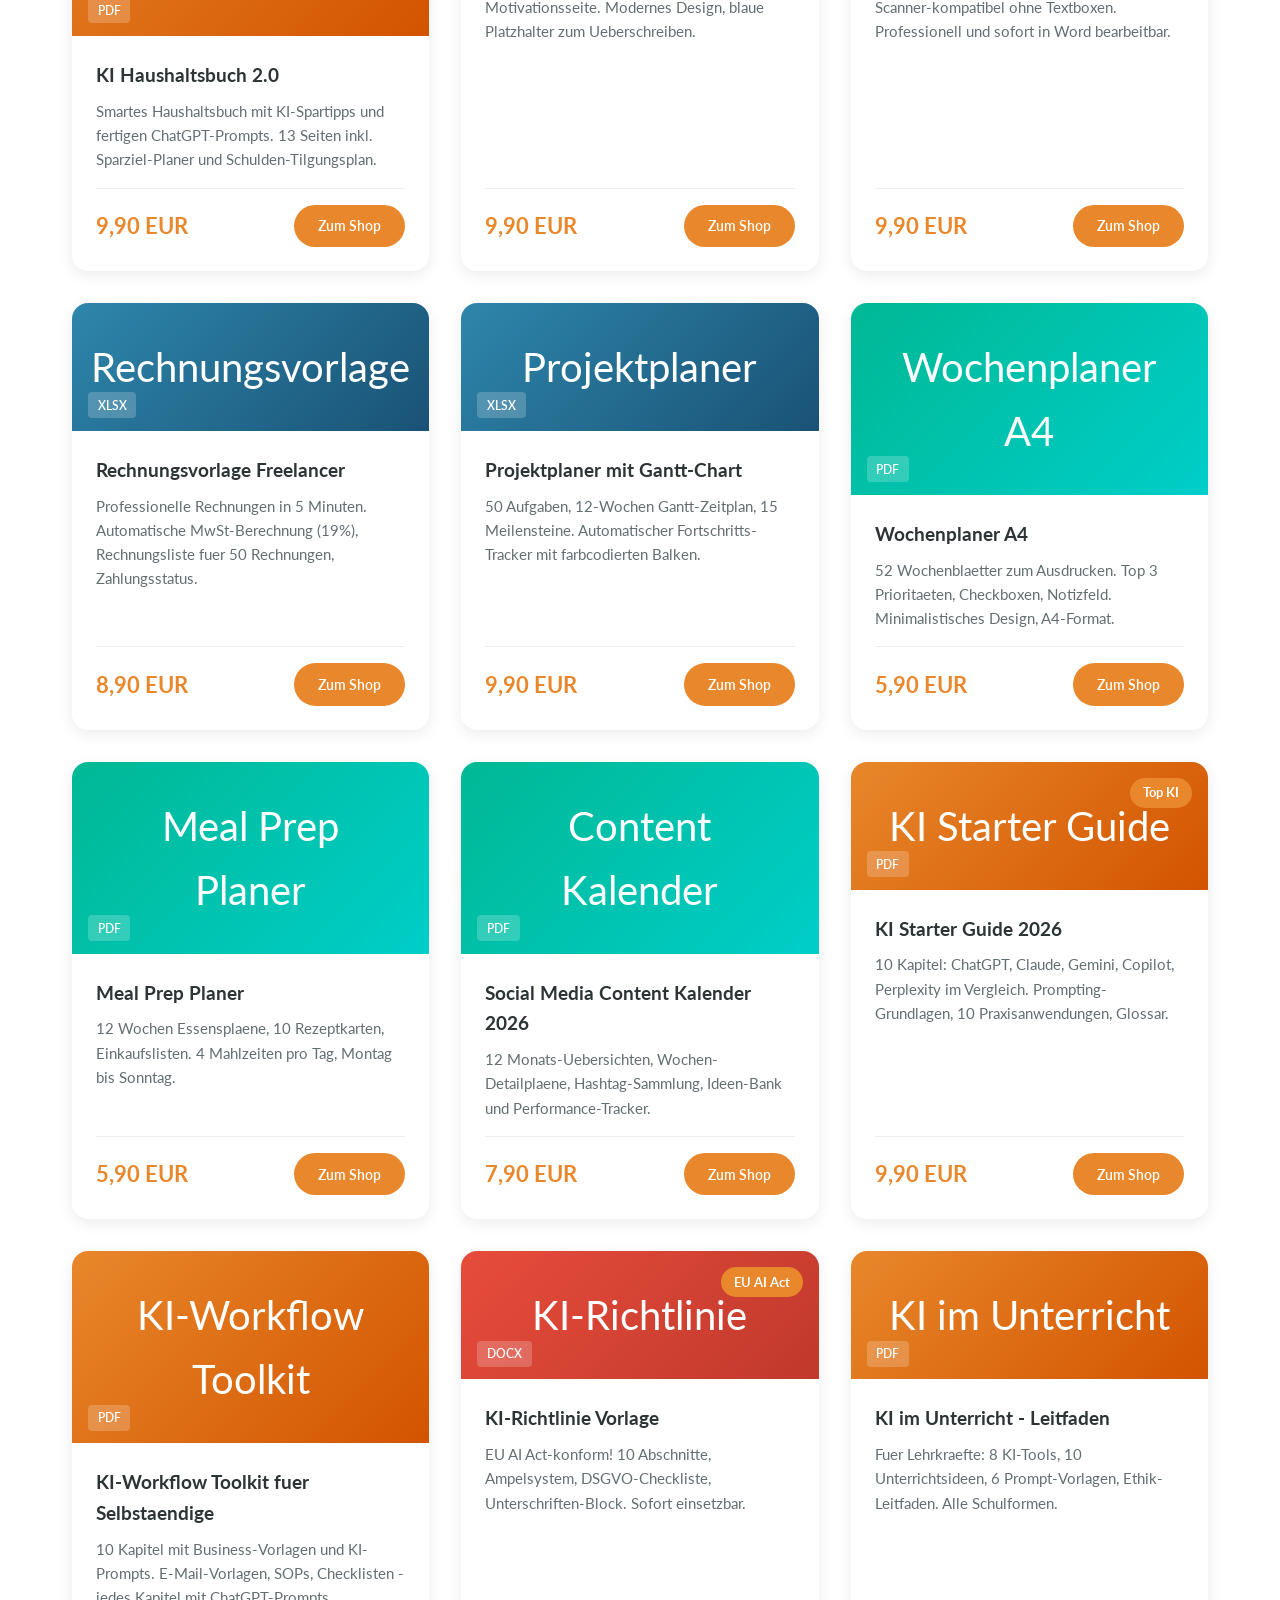
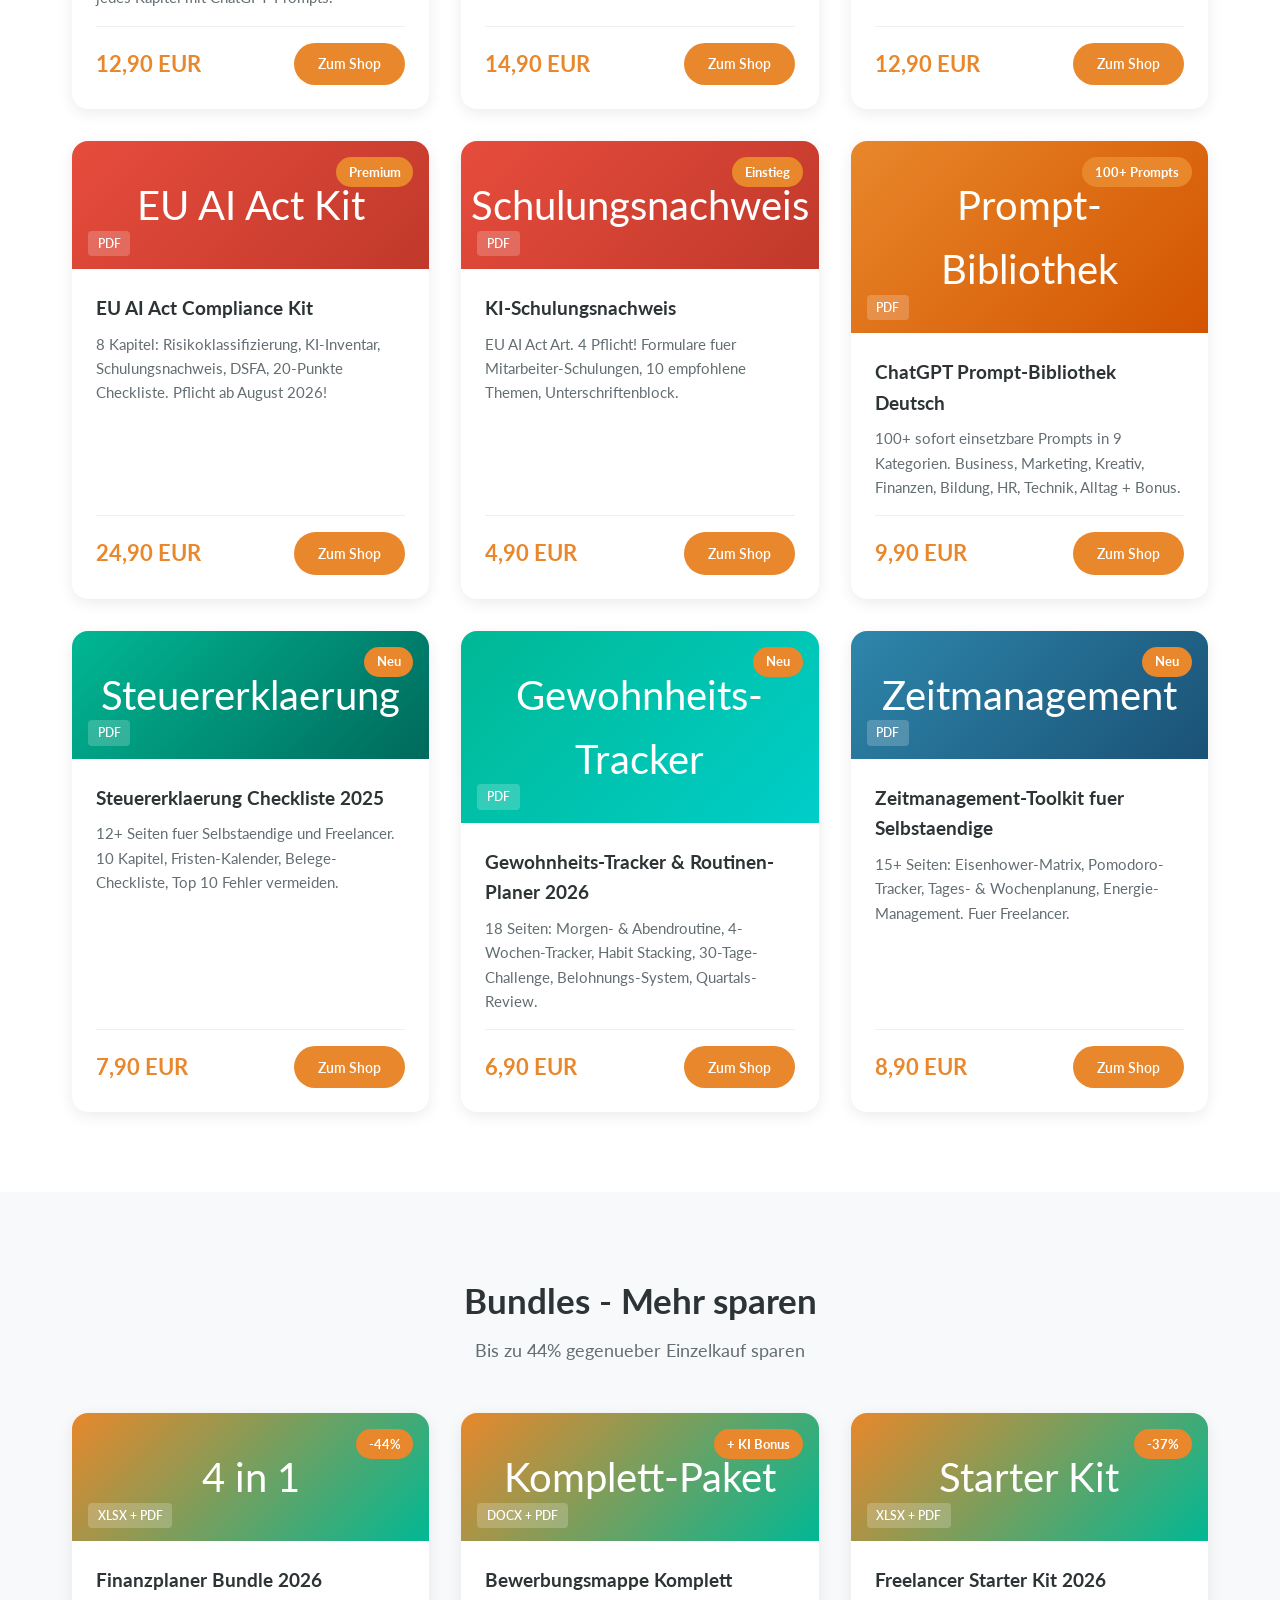
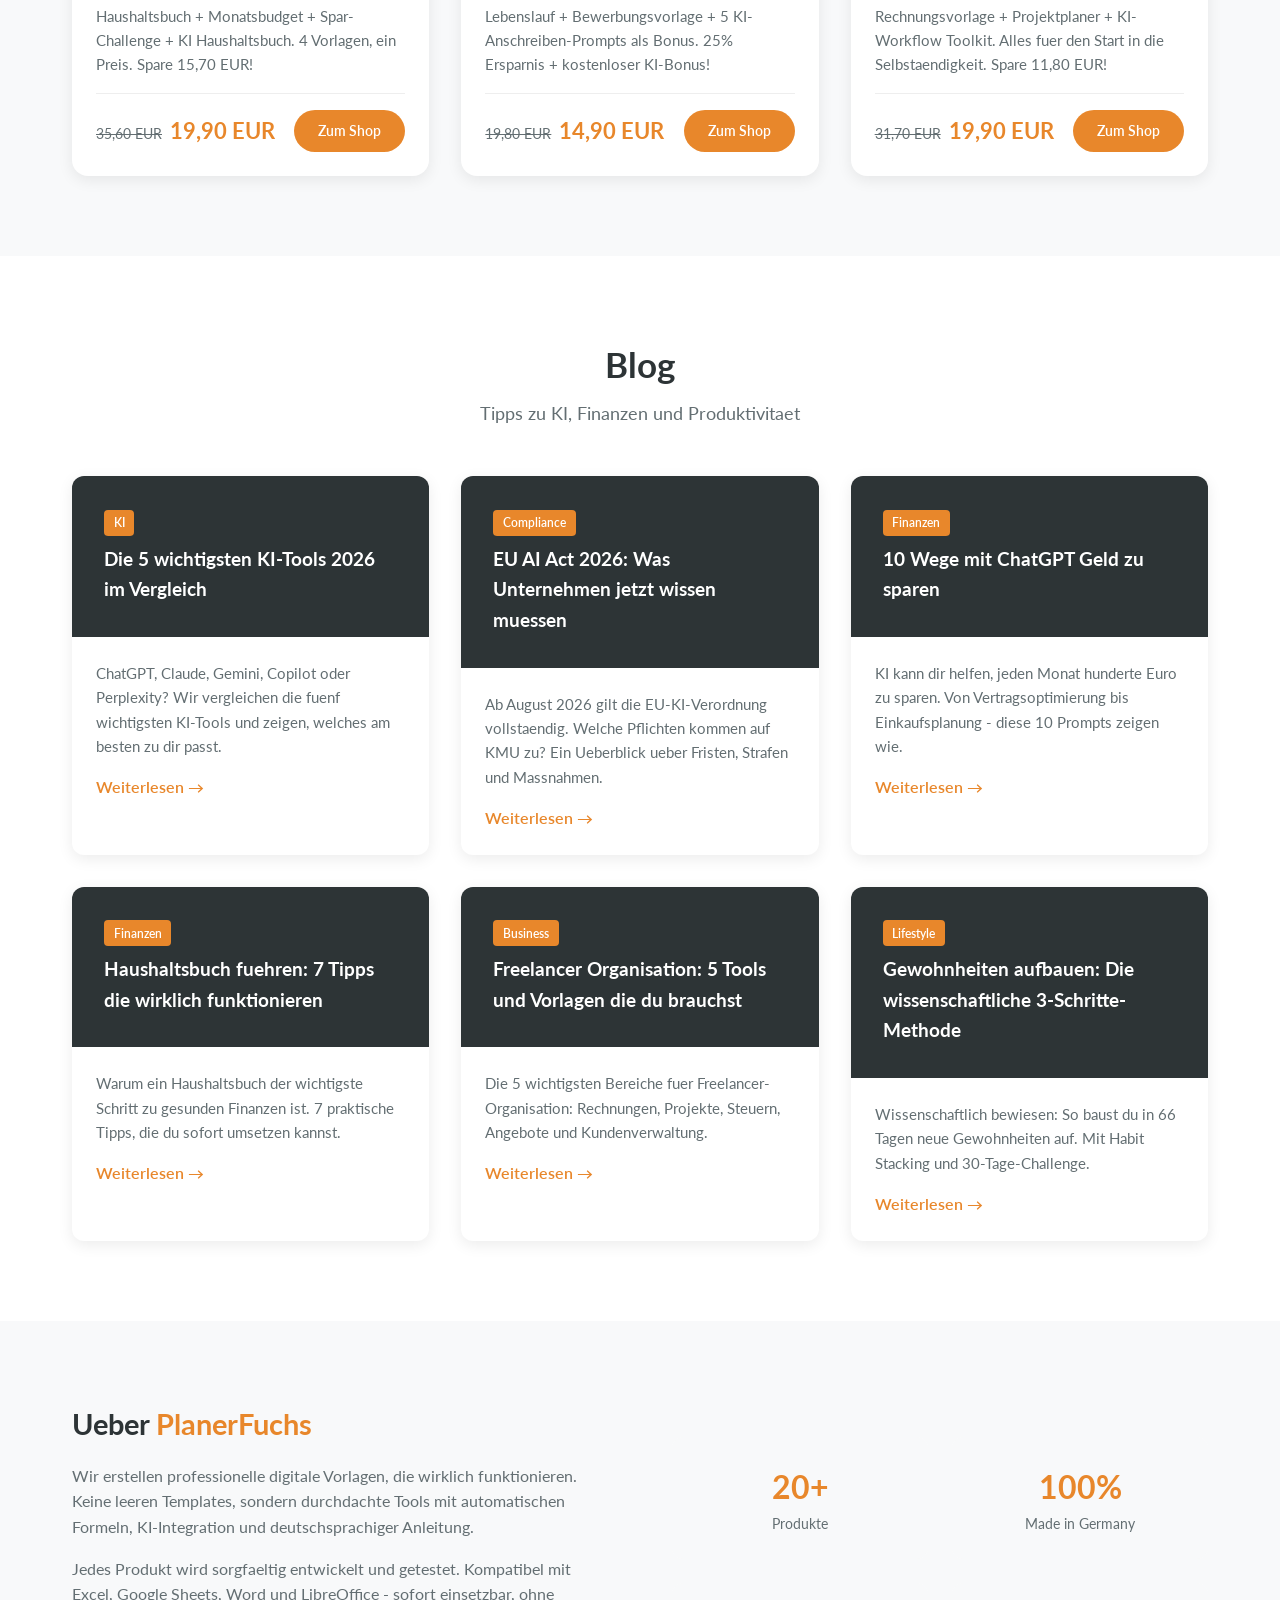
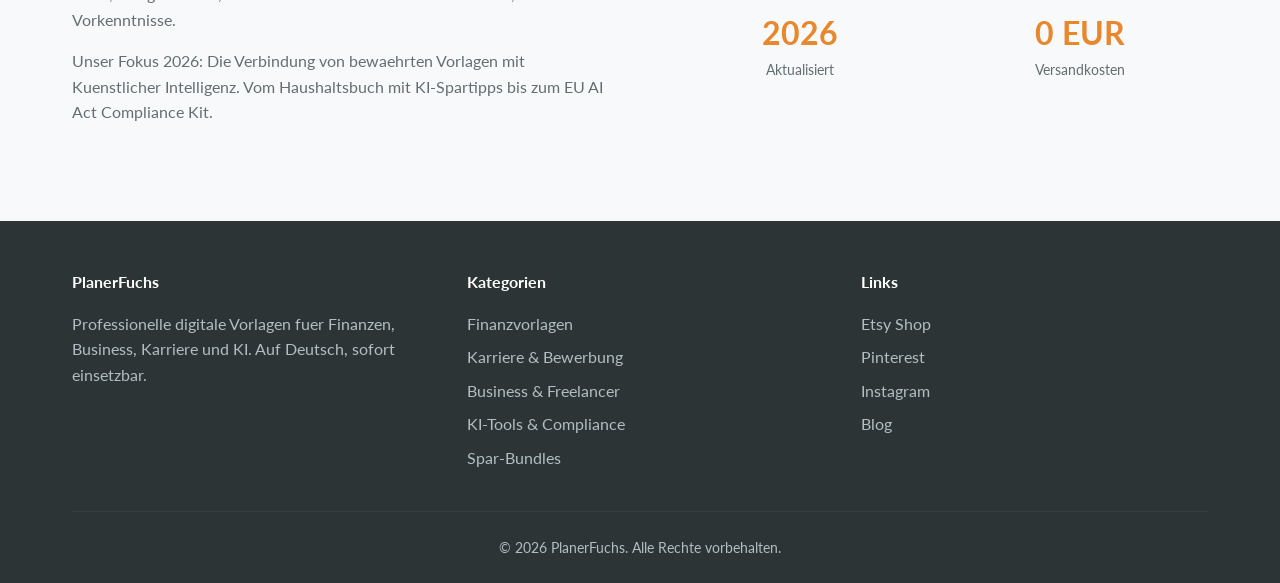
==== commit b6cbf660: "Add 3 blog articles, Product 21, update homepage - Blog: Haushaltsbuch Tipps, Freelancer Organisatio" ====
--- a/index.html
+++ b/index.html
@@ -19,7 +19,7 @@
     "@type": "Organization",
     "name": "PlanerFuchs",
     "description": "Professionelle digitale Vorlagen fuer Finanzen, Business, Karriere und KI. Excel, PDF und Word Vorlagen auf Deutsch.",
-    "url": "https://planerfuchs.github.io/planerfuchs-website/",
+    "url": "https://bens-stickerei-crypto.github.io/planerfuchs-website/",
     "sameAs": [
       "https://www.etsy.com/shop/PlanerFuchs",
       "https://www.pinterest.com/planerfuchs",
@@ -416,6 +416,22 @@
         </div>
       </div>
 
+      <div class="product-card" data-category="business">
+        <div class="product-card__header product-card__header--business">
+          <span class="product-card__badge">Neu</span>
+          <div class="product-card__icon">Zeitmanagement</div>
+          <span class="product-card__format">PDF</span>
+        </div>
+        <div class="product-card__body">
+          <h3 class="product-card__title">Zeitmanagement-Toolkit fuer Selbstaendige</h3>
+          <p class="product-card__desc">15+ Seiten: Eisenhower-Matrix, Pomodoro-Tracker, Tages- & Wochenplanung, Energie-Management. Fuer Freelancer.</p>
+          <div class="product-card__footer">
+            <span class="product-card__price">8,90 EUR</span>
+            <a href="https://www.etsy.com/shop/PlanerFuchs" class="product-card__btn" target="_blank" rel="noopener">Zum Shop</a>
+          </div>
+        </div>
+      </div>
+
     </div>
   </div>
 </section>
@@ -517,6 +533,39 @@
         </div>
         <div class="blog-card__body">
           <p class="blog-card__excerpt">KI kann dir helfen, jeden Monat hunderte Euro zu sparen. Von Vertragsoptimierung bis Einkaufsplanung - diese 10 Prompts zeigen wie.</p>
+          <span class="blog-card__link">Weiterlesen &rarr;</span>
+        </div>
+      </a>
+
+      <a href="blog/haushaltsbuch-fuehren-tipps.html" class="blog-card">
+        <div class="blog-card__header">
+          <span class="blog-card__tag">Finanzen</span>
+          <h3 class="blog-card__title">Haushaltsbuch fuehren: 7 Tipps die wirklich funktionieren</h3>
+        </div>
+        <div class="blog-card__body">
+          <p class="blog-card__excerpt">Warum ein Haushaltsbuch der wichtigste Schritt zu gesunden Finanzen ist. 7 praktische Tipps, die du sofort umsetzen kannst.</p>
+          <span class="blog-card__link">Weiterlesen &rarr;</span>
+        </div>
+      </a>
+
+      <a href="blog/freelancer-organisation-2026.html" class="blog-card">
+        <div class="blog-card__header">
+          <span class="blog-card__tag">Business</span>
+          <h3 class="blog-card__title">Freelancer Organisation: 5 Tools und Vorlagen die du brauchst</h3>
+        </div>
+        <div class="blog-card__body">
+          <p class="blog-card__excerpt">Die 5 wichtigsten Bereiche fuer Freelancer-Organisation: Rechnungen, Projekte, Steuern, Angebote und Kundenverwaltung.</p>
+          <span class="blog-card__link">Weiterlesen &rarr;</span>
+        </div>
+      </a>
+
+      <a href="blog/gewohnheiten-aufbauen-anleitung.html" class="blog-card">
+        <div class="blog-card__header">
+          <span class="blog-card__tag">Lifestyle</span>
+          <h3 class="blog-card__title">Gewohnheiten aufbauen: Die wissenschaftliche 3-Schritte-Methode</h3>
+        </div>
+        <div class="blog-card__body">
+          <p class="blog-card__excerpt">Wissenschaftlich bewiesen: So baust du in 66 Tagen neue Gewohnheiten auf. Mit Habit Stacking und 30-Tage-Challenge.</p>
           <span class="blog-card__link">Weiterlesen &rarr;</span>
         </div>
       </a>
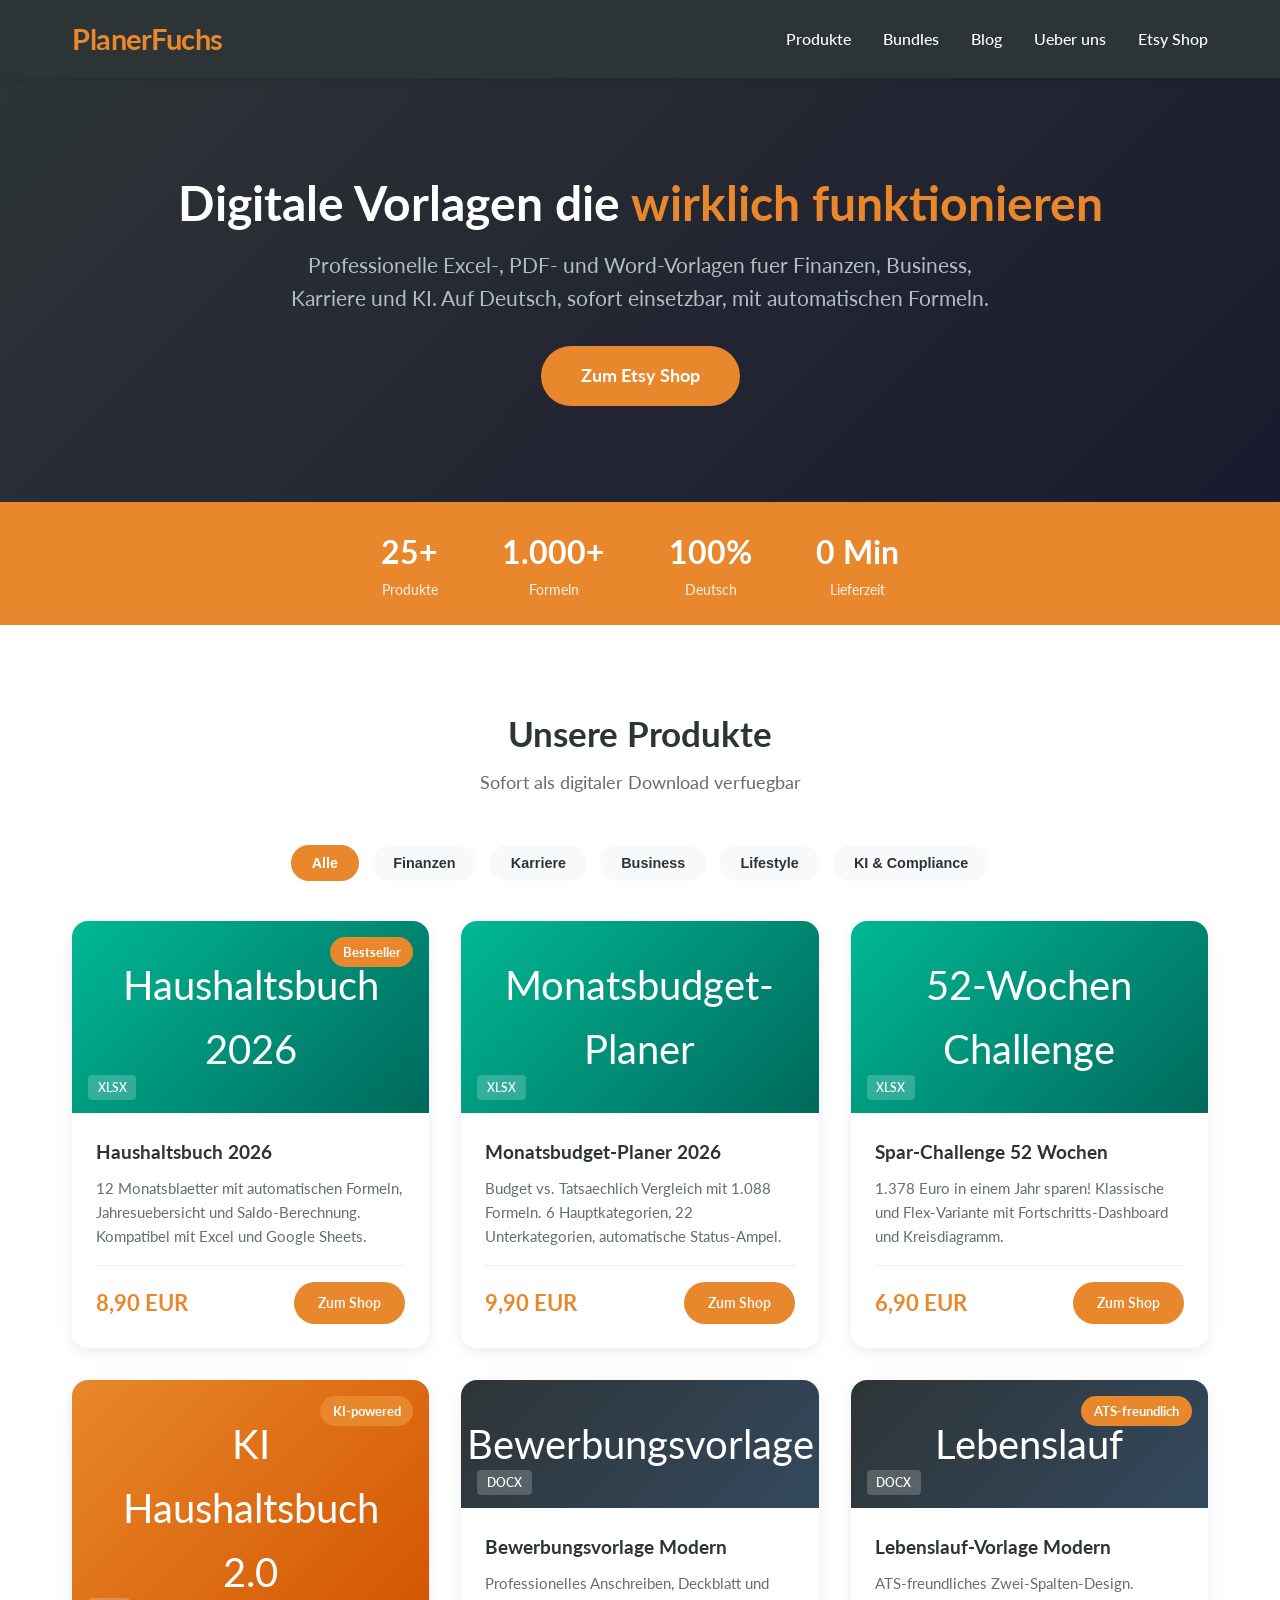
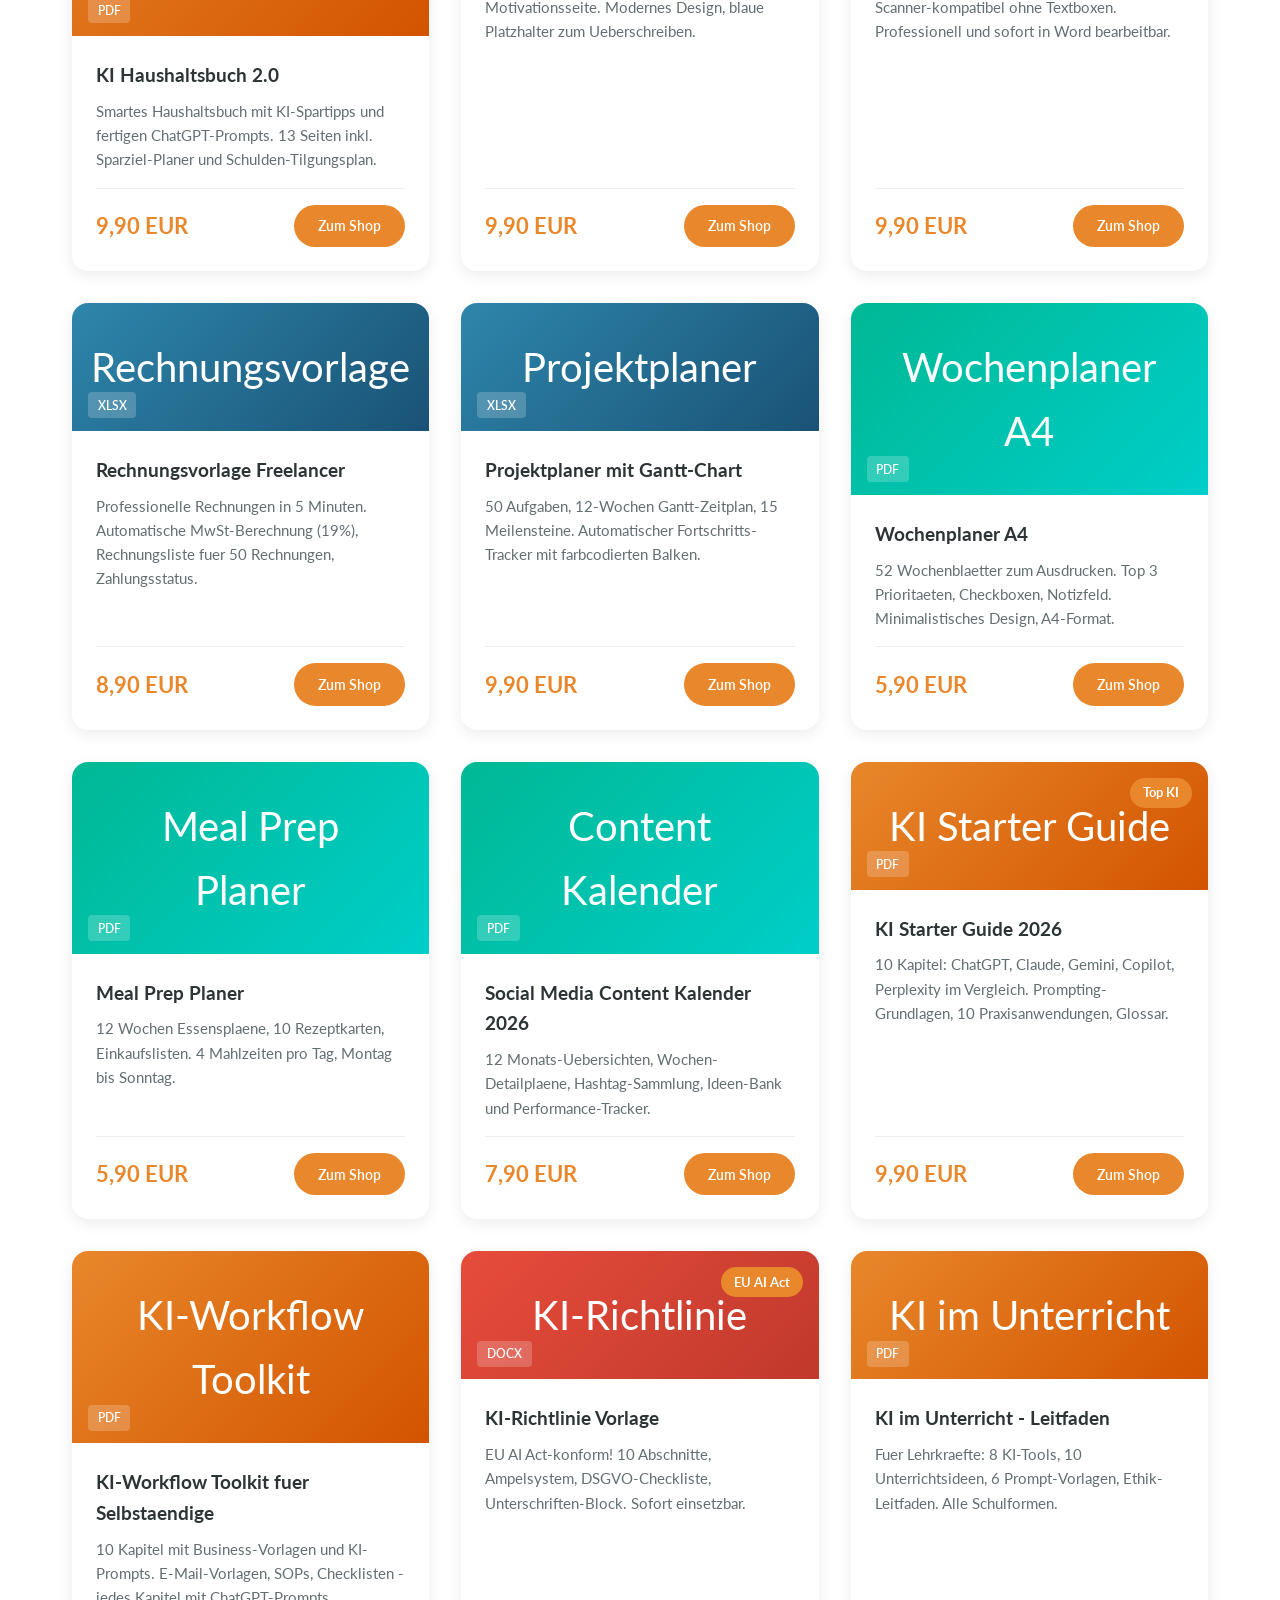
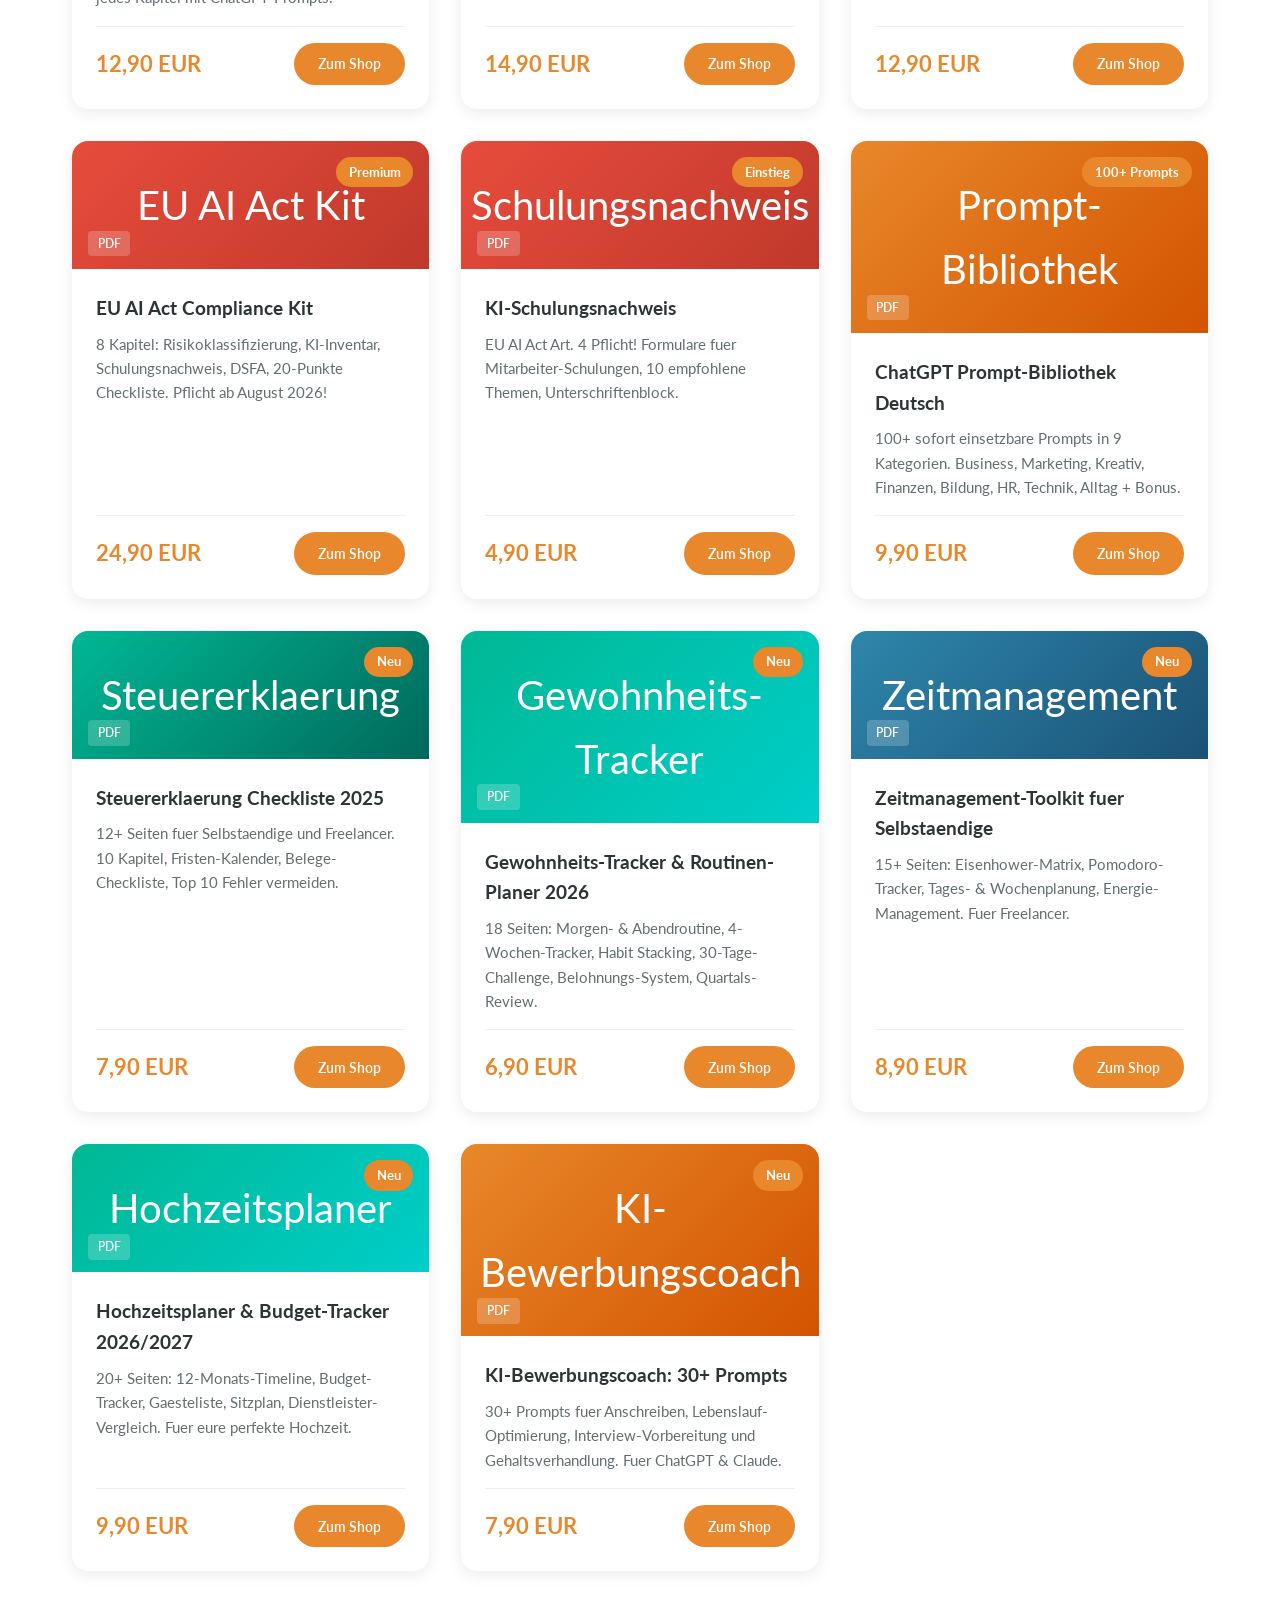
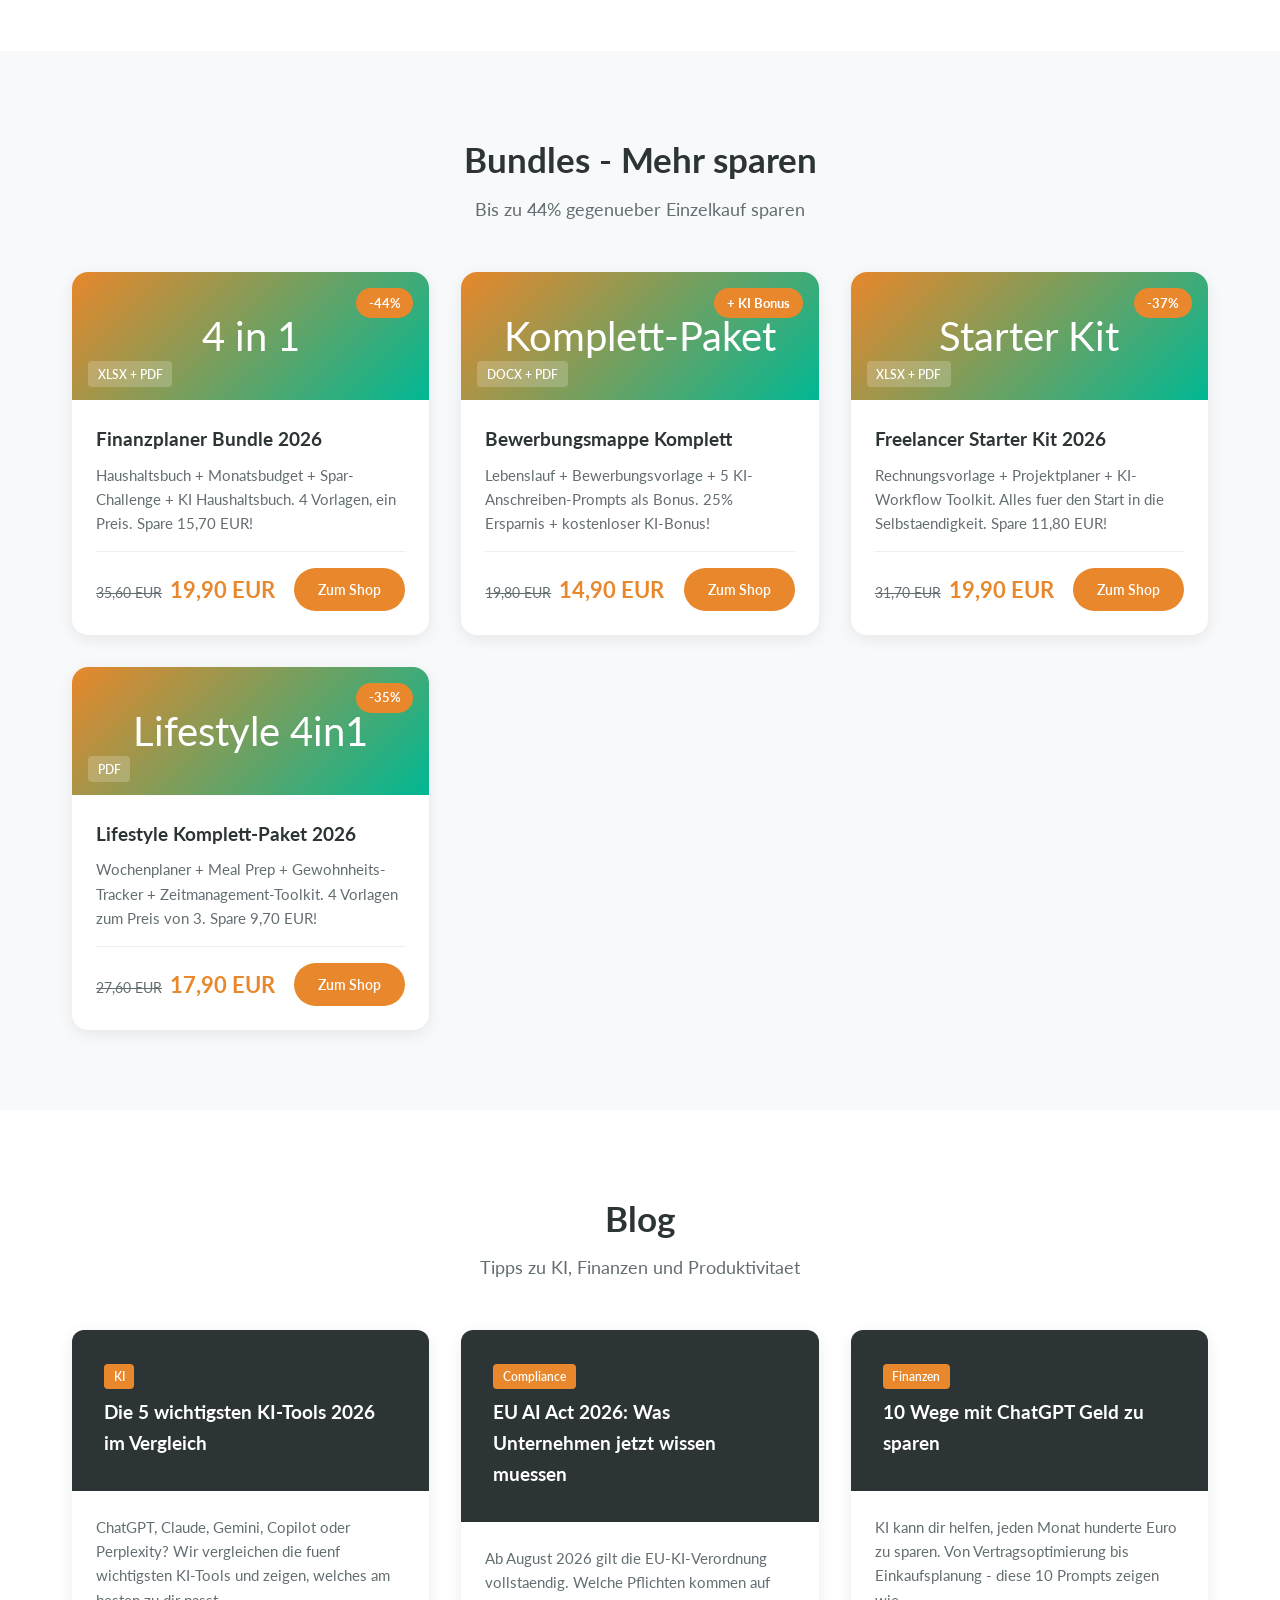
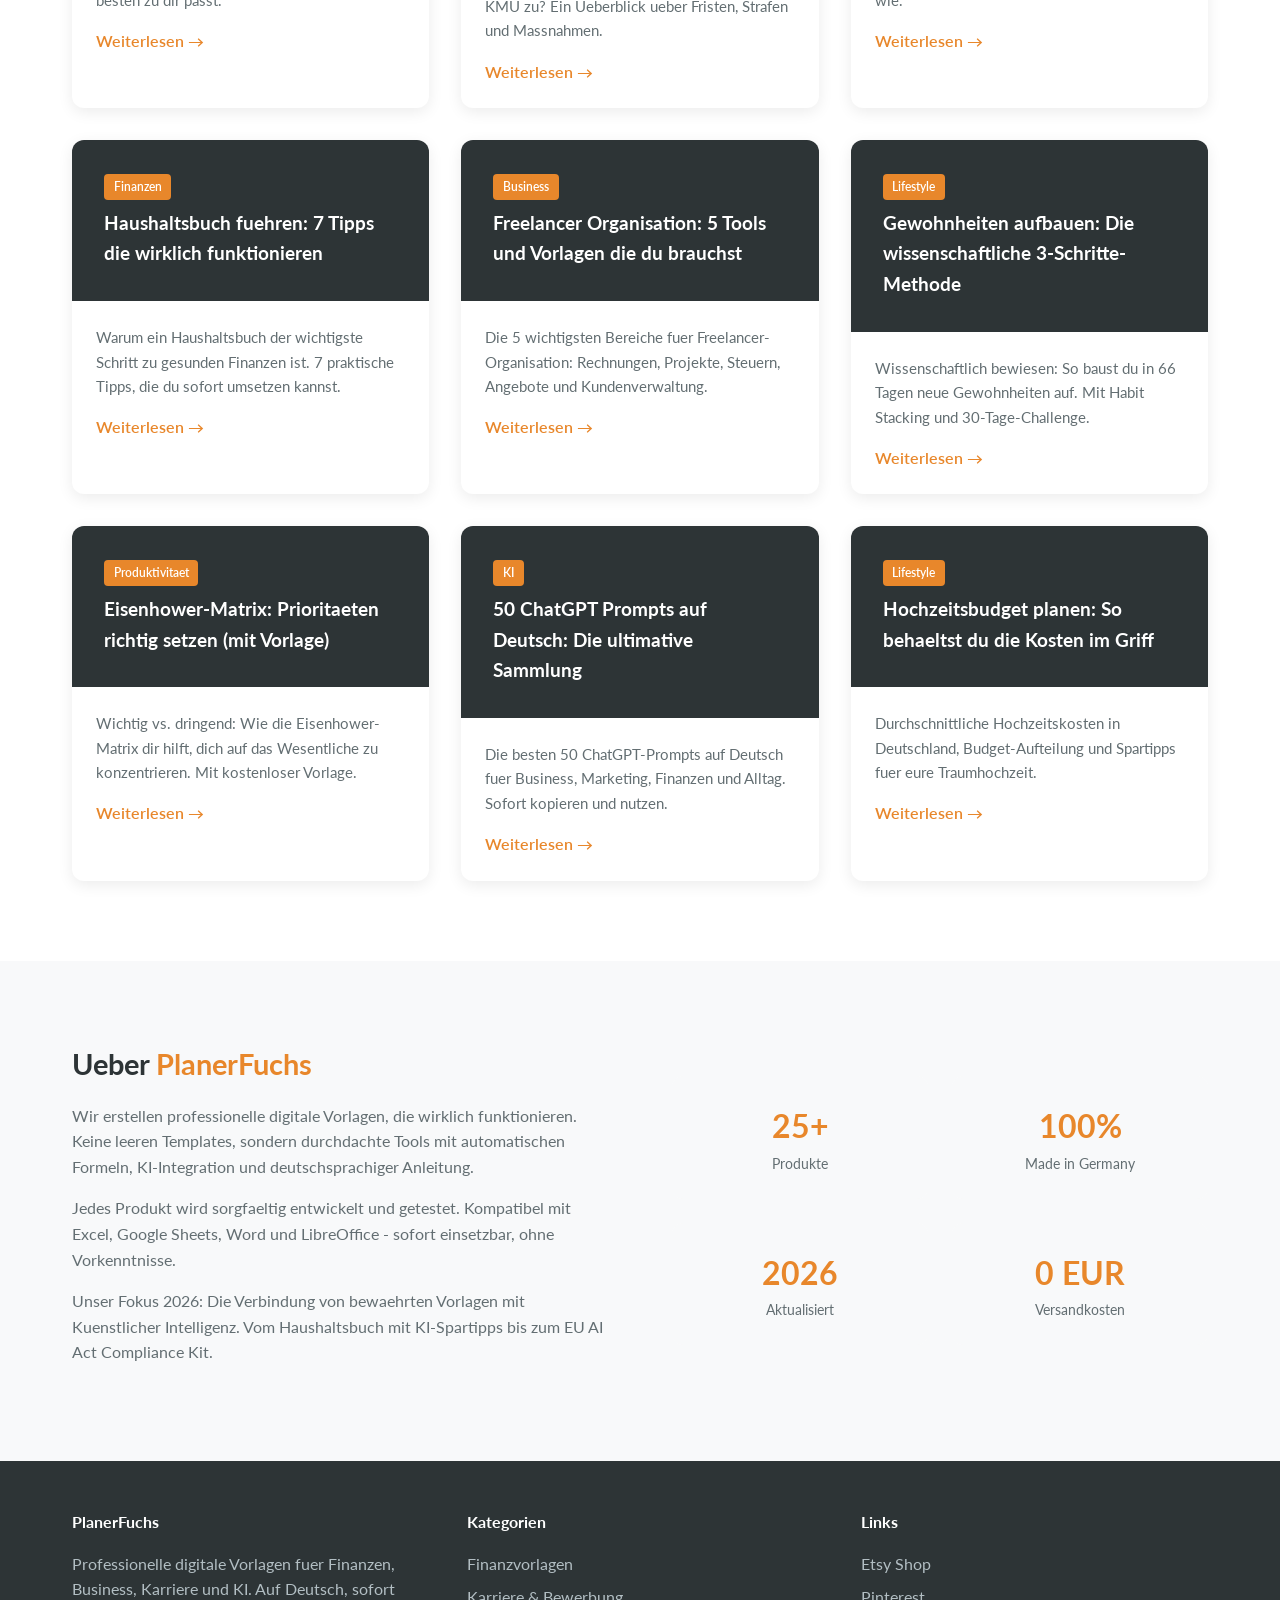
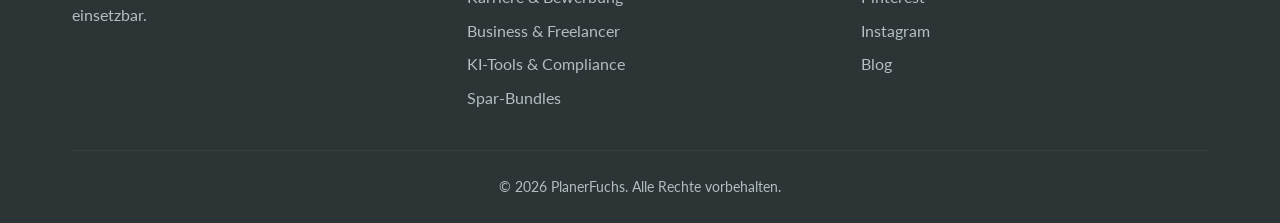
==== commit b2f5292f: "Add P22 Hochzeitsplaner, P23 KI-Bewerbungscoach, Bundle D + 3 blog articles - Product cards for Hoch" ====
--- a/index.html
+++ b/index.html
@@ -31,7 +31,7 @@
       "priceCurrency": "EUR",
       "lowPrice": "3.90",
       "highPrice": "24.90",
-      "offerCount": "22"
+      "offerCount": "27"
     }
   }
   </script>
@@ -65,7 +65,7 @@
 <div class="stats-bar">
   <div class="stats-grid">
     <div class="stat">
-      <div class="stat-number">20+</div>
+      <div class="stat-number">25+</div>
       <div class="stat-label">Produkte</div>
     </div>
     <div class="stat">
@@ -432,6 +432,38 @@
         </div>
       </div>
 
+      <div class="product-card" data-category="lifestyle">
+        <div class="product-card__header product-card__header--lifestyle">
+          <span class="product-card__badge">Neu</span>
+          <div class="product-card__icon">Hochzeitsplaner</div>
+          <span class="product-card__format">PDF</span>
+        </div>
+        <div class="product-card__body">
+          <h3 class="product-card__title">Hochzeitsplaner & Budget-Tracker 2026/2027</h3>
+          <p class="product-card__desc">20+ Seiten: 12-Monats-Timeline, Budget-Tracker, Gaesteliste, Sitzplan, Dienstleister-Vergleich. Fuer eure perfekte Hochzeit.</p>
+          <div class="product-card__footer">
+            <span class="product-card__price">9,90 EUR</span>
+            <a href="https://www.etsy.com/shop/PlanerFuchs" class="product-card__btn" target="_blank" rel="noopener">Zum Shop</a>
+          </div>
+        </div>
+      </div>
+
+      <div class="product-card" data-category="karriere ki">
+        <div class="product-card__header product-card__header--ki">
+          <span class="product-card__badge">Neu</span>
+          <div class="product-card__icon">KI-Bewerbungscoach</div>
+          <span class="product-card__format">PDF</span>
+        </div>
+        <div class="product-card__body">
+          <h3 class="product-card__title">KI-Bewerbungscoach: 30+ Prompts</h3>
+          <p class="product-card__desc">30+ Prompts fuer Anschreiben, Lebenslauf-Optimierung, Interview-Vorbereitung und Gehaltsverhandlung. Fuer ChatGPT & Claude.</p>
+          <div class="product-card__footer">
+            <span class="product-card__price">7,90 EUR</span>
+            <a href="https://www.etsy.com/shop/PlanerFuchs" class="product-card__btn" target="_blank" rel="noopener">Zum Shop</a>
+          </div>
+        </div>
+      </div>
+
     </div>
   </div>
 </section>
@@ -492,6 +524,22 @@
         </div>
       </div>
 
+      <div class="product-card" data-category="bundle">
+        <div class="product-card__header product-card__header--bundle">
+          <span class="product-card__badge">-35%</span>
+          <div class="product-card__icon">Lifestyle 4in1</div>
+          <span class="product-card__format">PDF</span>
+        </div>
+        <div class="product-card__body">
+          <h3 class="product-card__title">Lifestyle Komplett-Paket 2026</h3>
+          <p class="product-card__desc">Wochenplaner + Meal Prep + Gewohnheits-Tracker + Zeitmanagement-Toolkit. 4 Vorlagen zum Preis von 3. Spare 9,70 EUR!</p>
+          <div class="product-card__footer">
+            <span><span class="product-card__price--old">27,60 EUR</span><span class="product-card__price">17,90 EUR</span></span>
+            <a href="https://www.etsy.com/shop/PlanerFuchs" class="product-card__btn" target="_blank" rel="noopener">Zum Shop</a>
+          </div>
+        </div>
+      </div>
+
     </div>
   </div>
 </section>
@@ -566,6 +614,39 @@
         </div>
         <div class="blog-card__body">
           <p class="blog-card__excerpt">Wissenschaftlich bewiesen: So baust du in 66 Tagen neue Gewohnheiten auf. Mit Habit Stacking und 30-Tage-Challenge.</p>
+          <span class="blog-card__link">Weiterlesen &rarr;</span>
+        </div>
+      </a>
+
+      <a href="blog/eisenhower-matrix-vorlage.html" class="blog-card">
+        <div class="blog-card__header">
+          <span class="blog-card__tag">Produktivitaet</span>
+          <h3 class="blog-card__title">Eisenhower-Matrix: Prioritaeten richtig setzen (mit Vorlage)</h3>
+        </div>
+        <div class="blog-card__body">
+          <p class="blog-card__excerpt">Wichtig vs. dringend: Wie die Eisenhower-Matrix dir hilft, dich auf das Wesentliche zu konzentrieren. Mit kostenloser Vorlage.</p>
+          <span class="blog-card__link">Weiterlesen &rarr;</span>
+        </div>
+      </a>
+
+      <a href="blog/chatgpt-prompts-deutsch-sammlung.html" class="blog-card">
+        <div class="blog-card__header">
+          <span class="blog-card__tag">KI</span>
+          <h3 class="blog-card__title">50 ChatGPT Prompts auf Deutsch: Die ultimative Sammlung</h3>
+        </div>
+        <div class="blog-card__body">
+          <p class="blog-card__excerpt">Die besten 50 ChatGPT-Prompts auf Deutsch fuer Business, Marketing, Finanzen und Alltag. Sofort kopieren und nutzen.</p>
+          <span class="blog-card__link">Weiterlesen &rarr;</span>
+        </div>
+      </a>
+
+      <a href="blog/hochzeitsbudget-planen.html" class="blog-card">
+        <div class="blog-card__header">
+          <span class="blog-card__tag">Lifestyle</span>
+          <h3 class="blog-card__title">Hochzeitsbudget planen: So behaeltst du die Kosten im Griff</h3>
+        </div>
+        <div class="blog-card__body">
+          <p class="blog-card__excerpt">Durchschnittliche Hochzeitskosten in Deutschland, Budget-Aufteilung und Spartipps fuer eure Traumhochzeit.</p>
           <span class="blog-card__link">Weiterlesen &rarr;</span>
         </div>
       </a>
@@ -586,7 +667,7 @@
       </div>
       <div class="about-stats">
         <div class="about-stat">
-          <div class="about-stat__number">20+</div>
+          <div class="about-stat__number">25+</div>
           <div class="about-stat__label">Produkte</div>
         </div>
         <div class="about-stat">
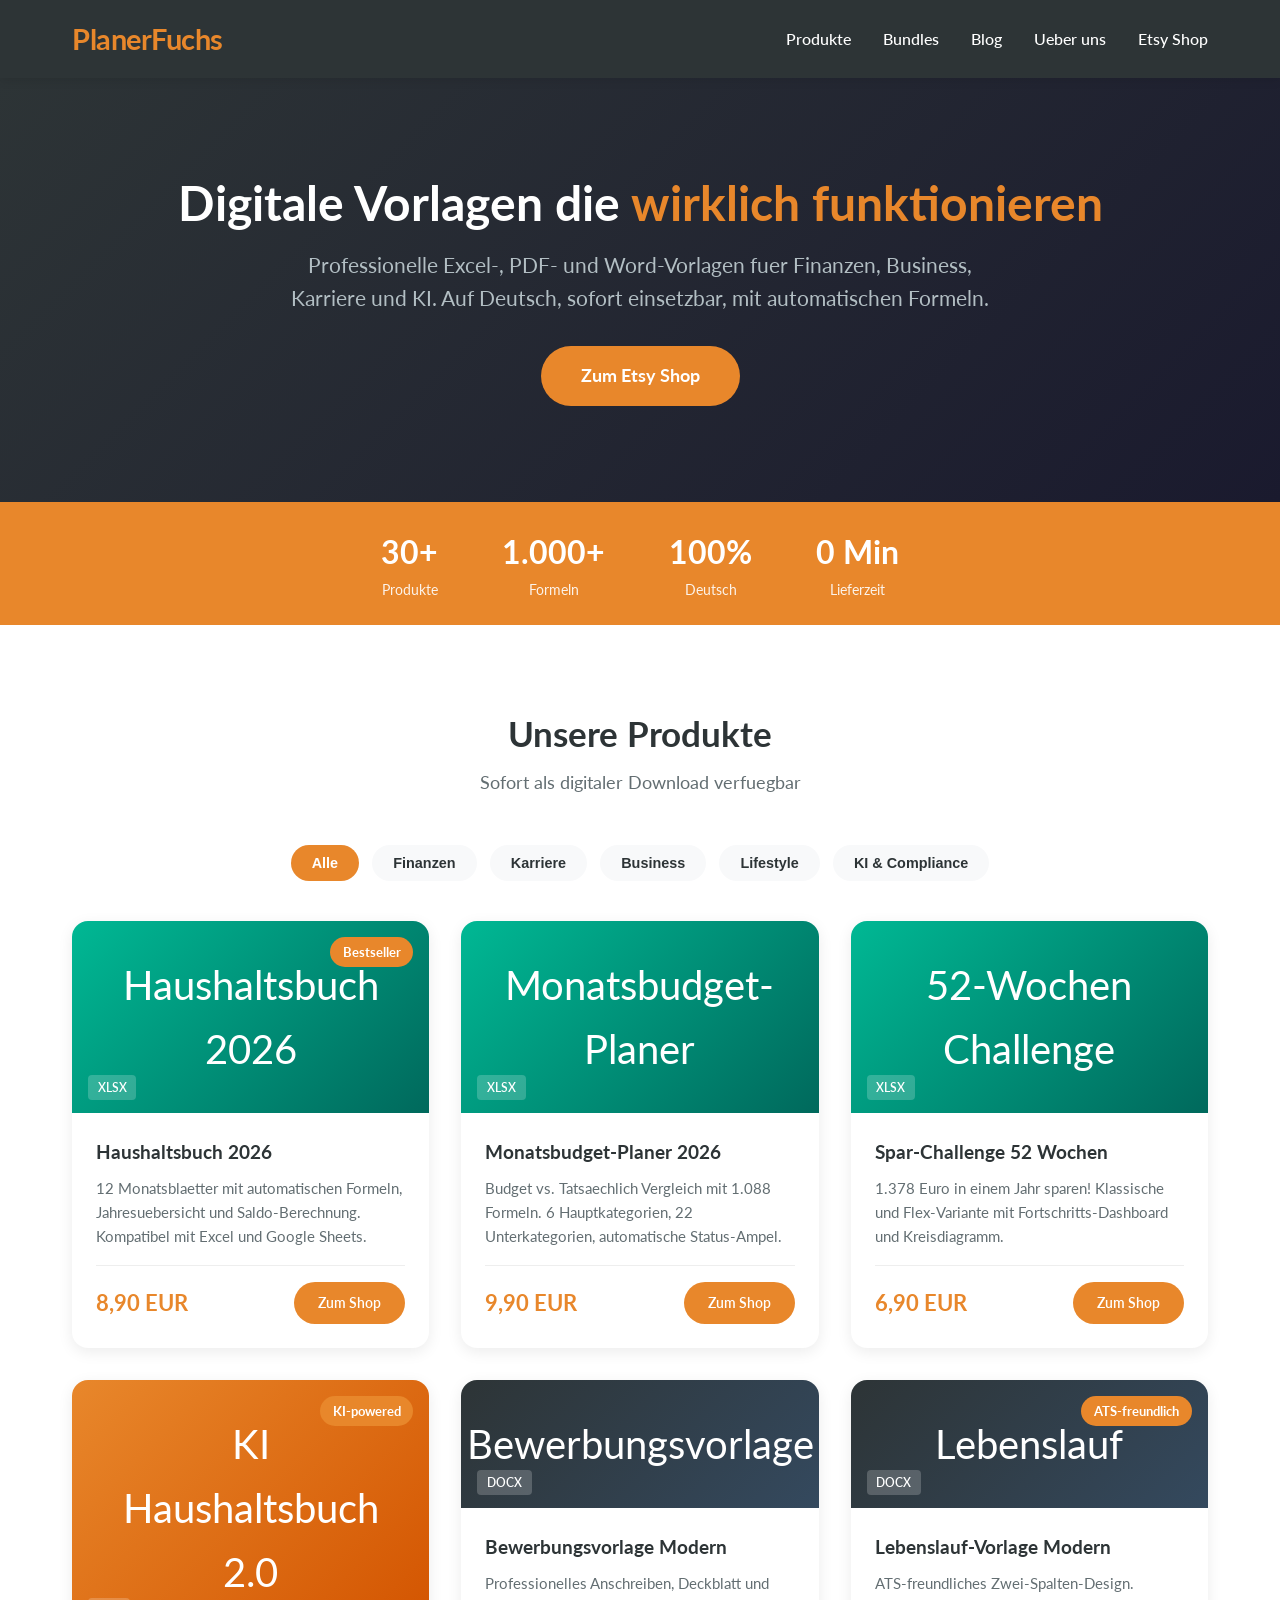
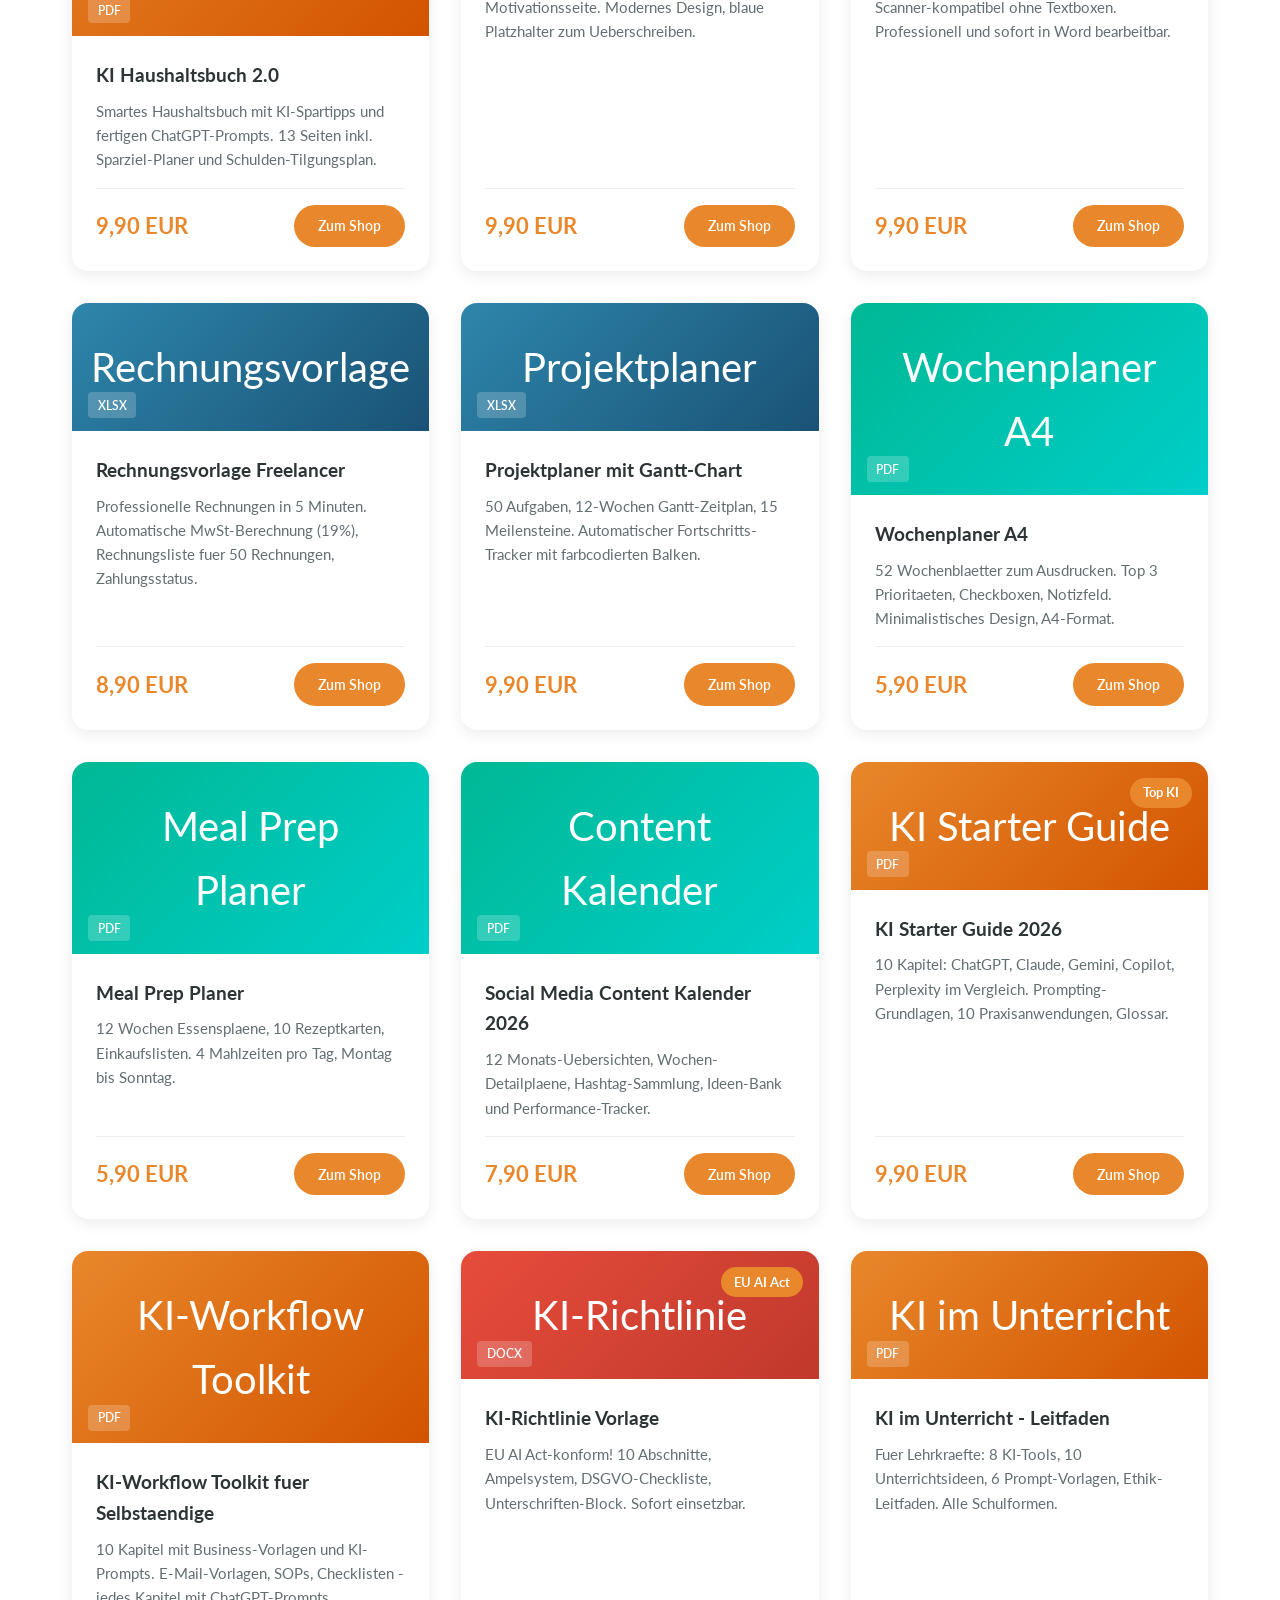
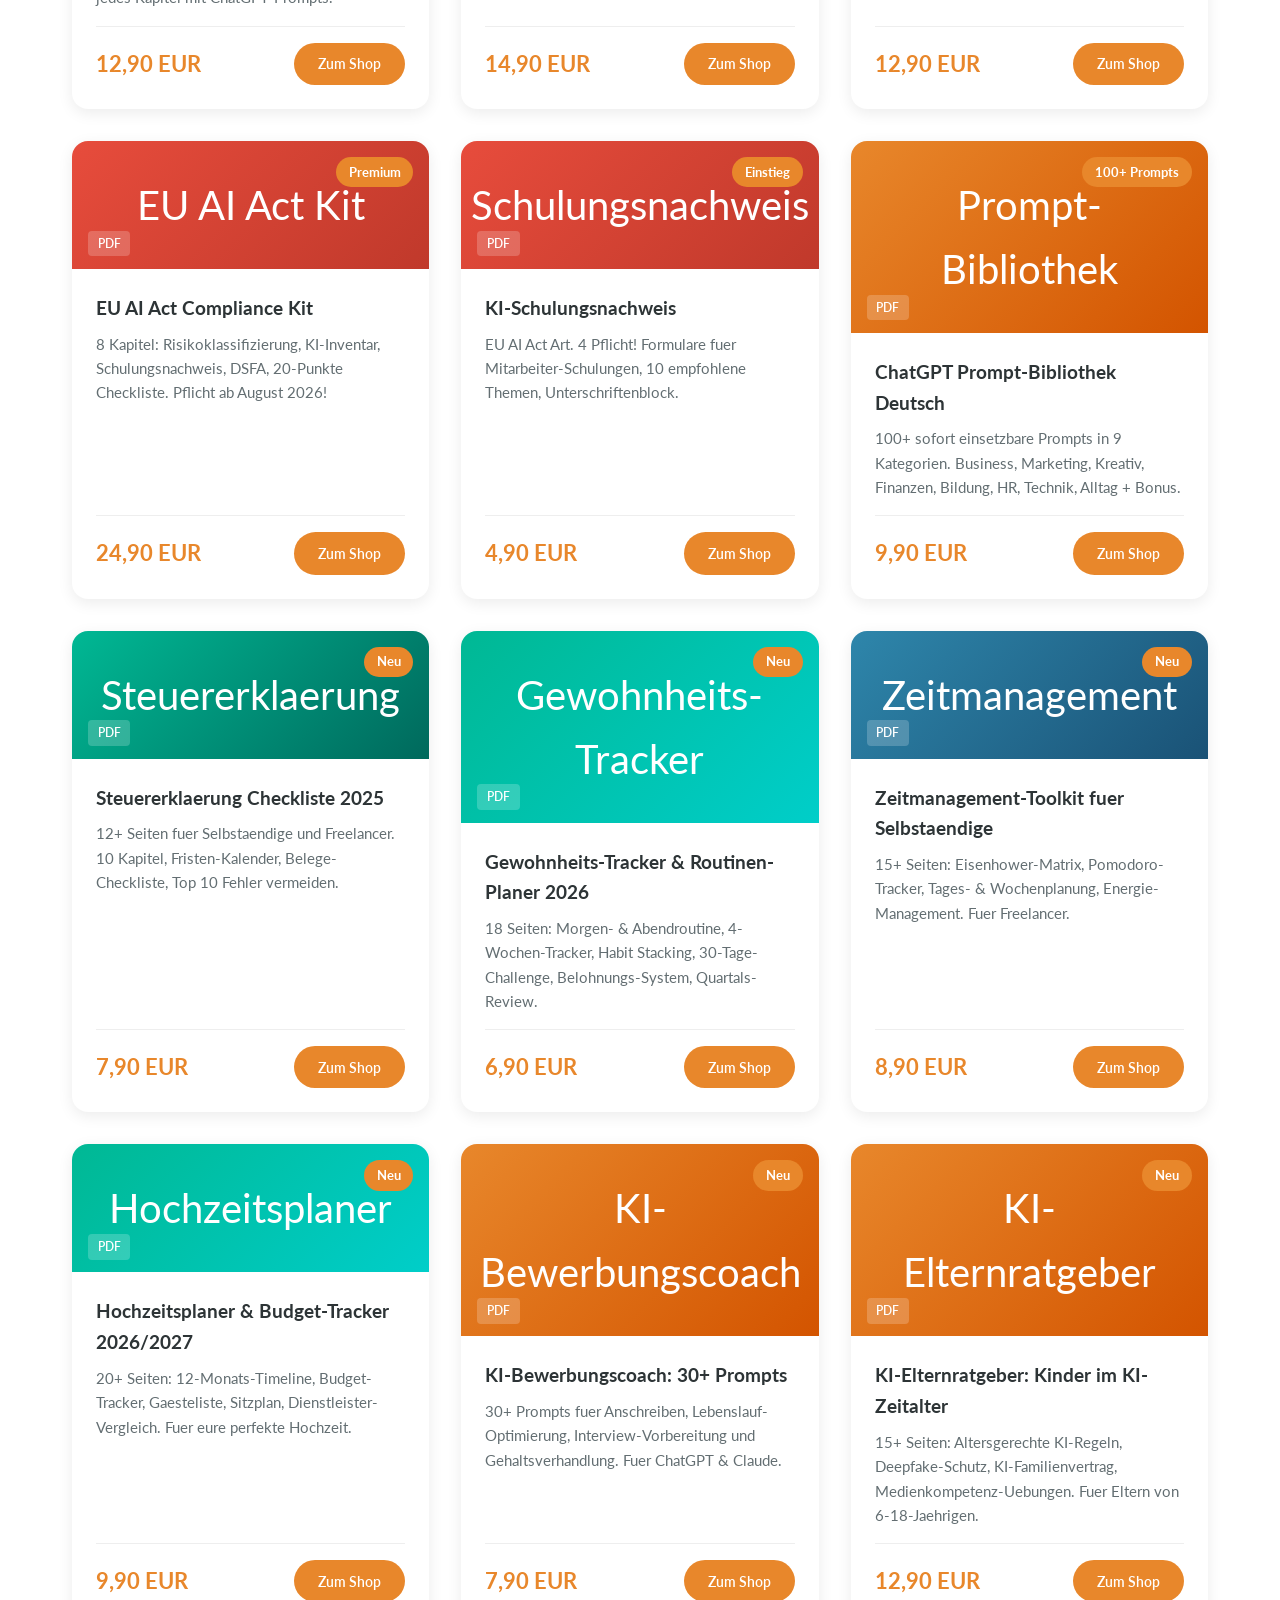
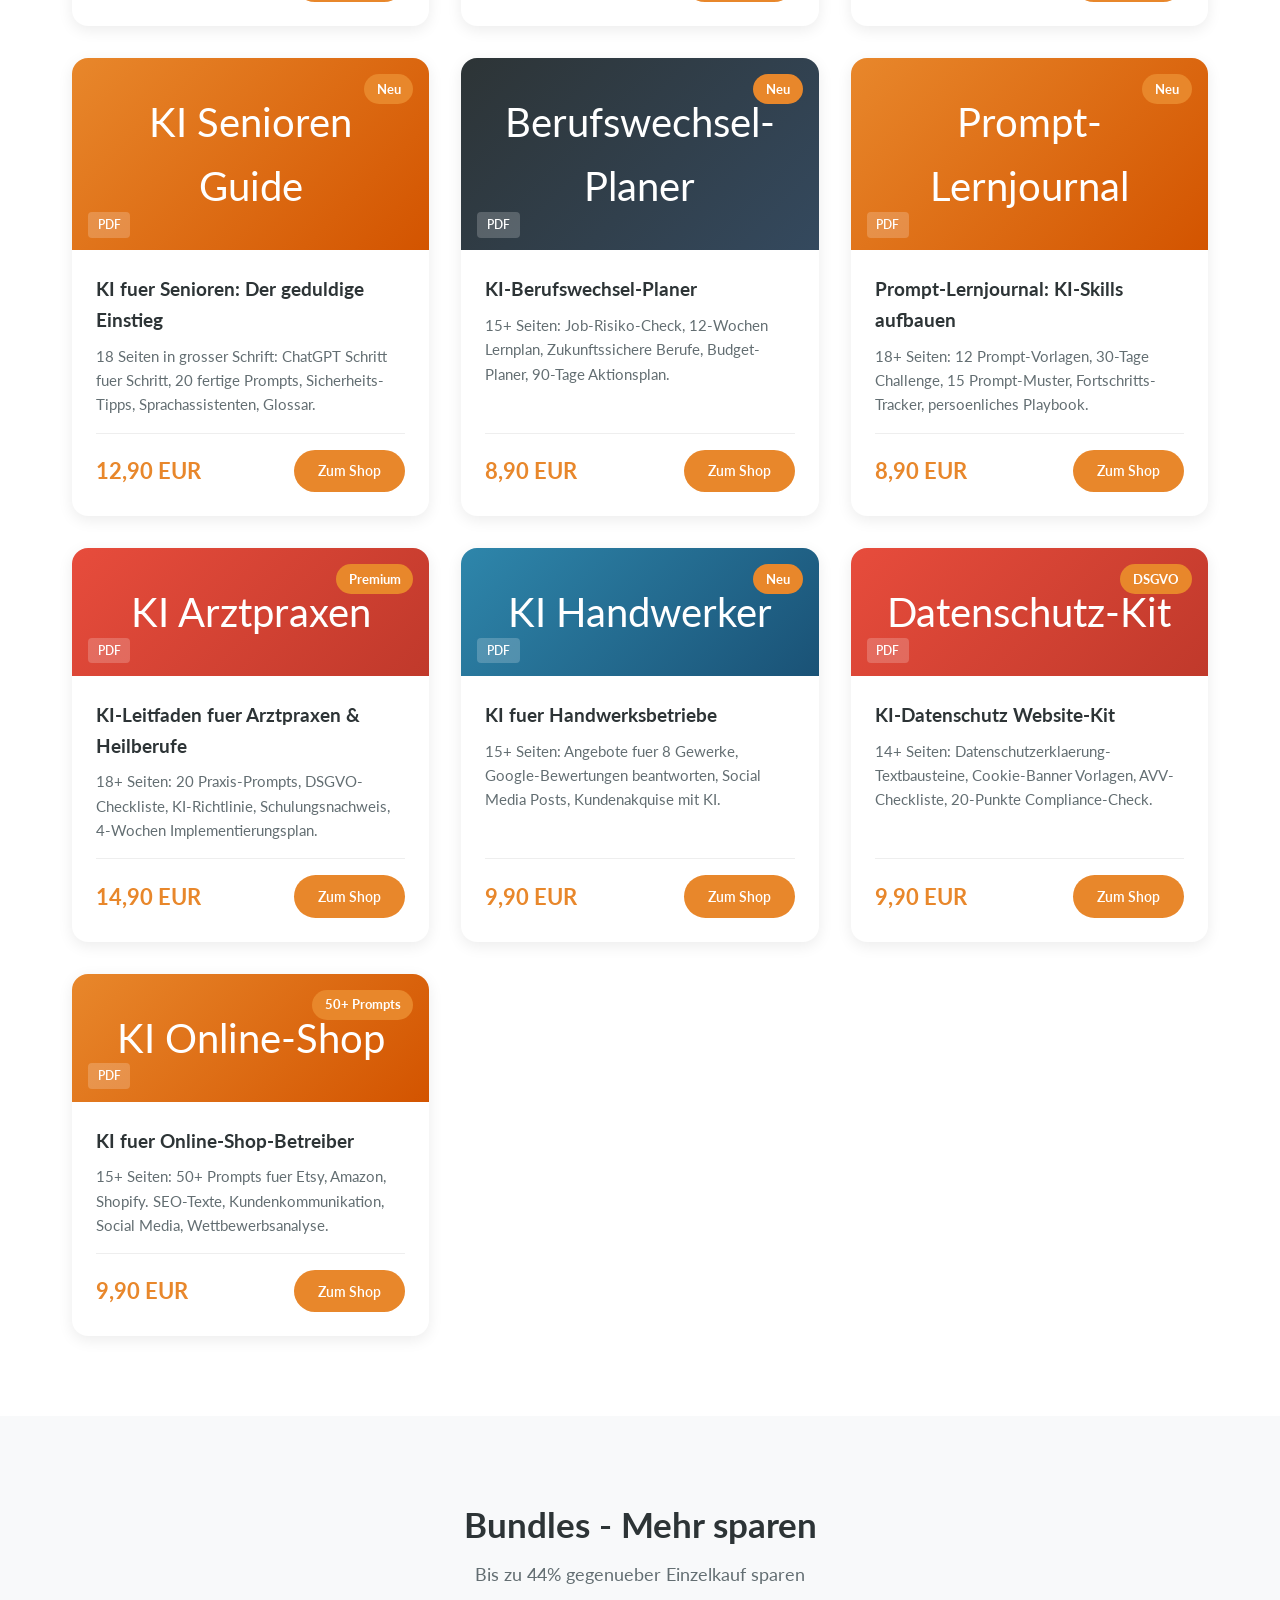
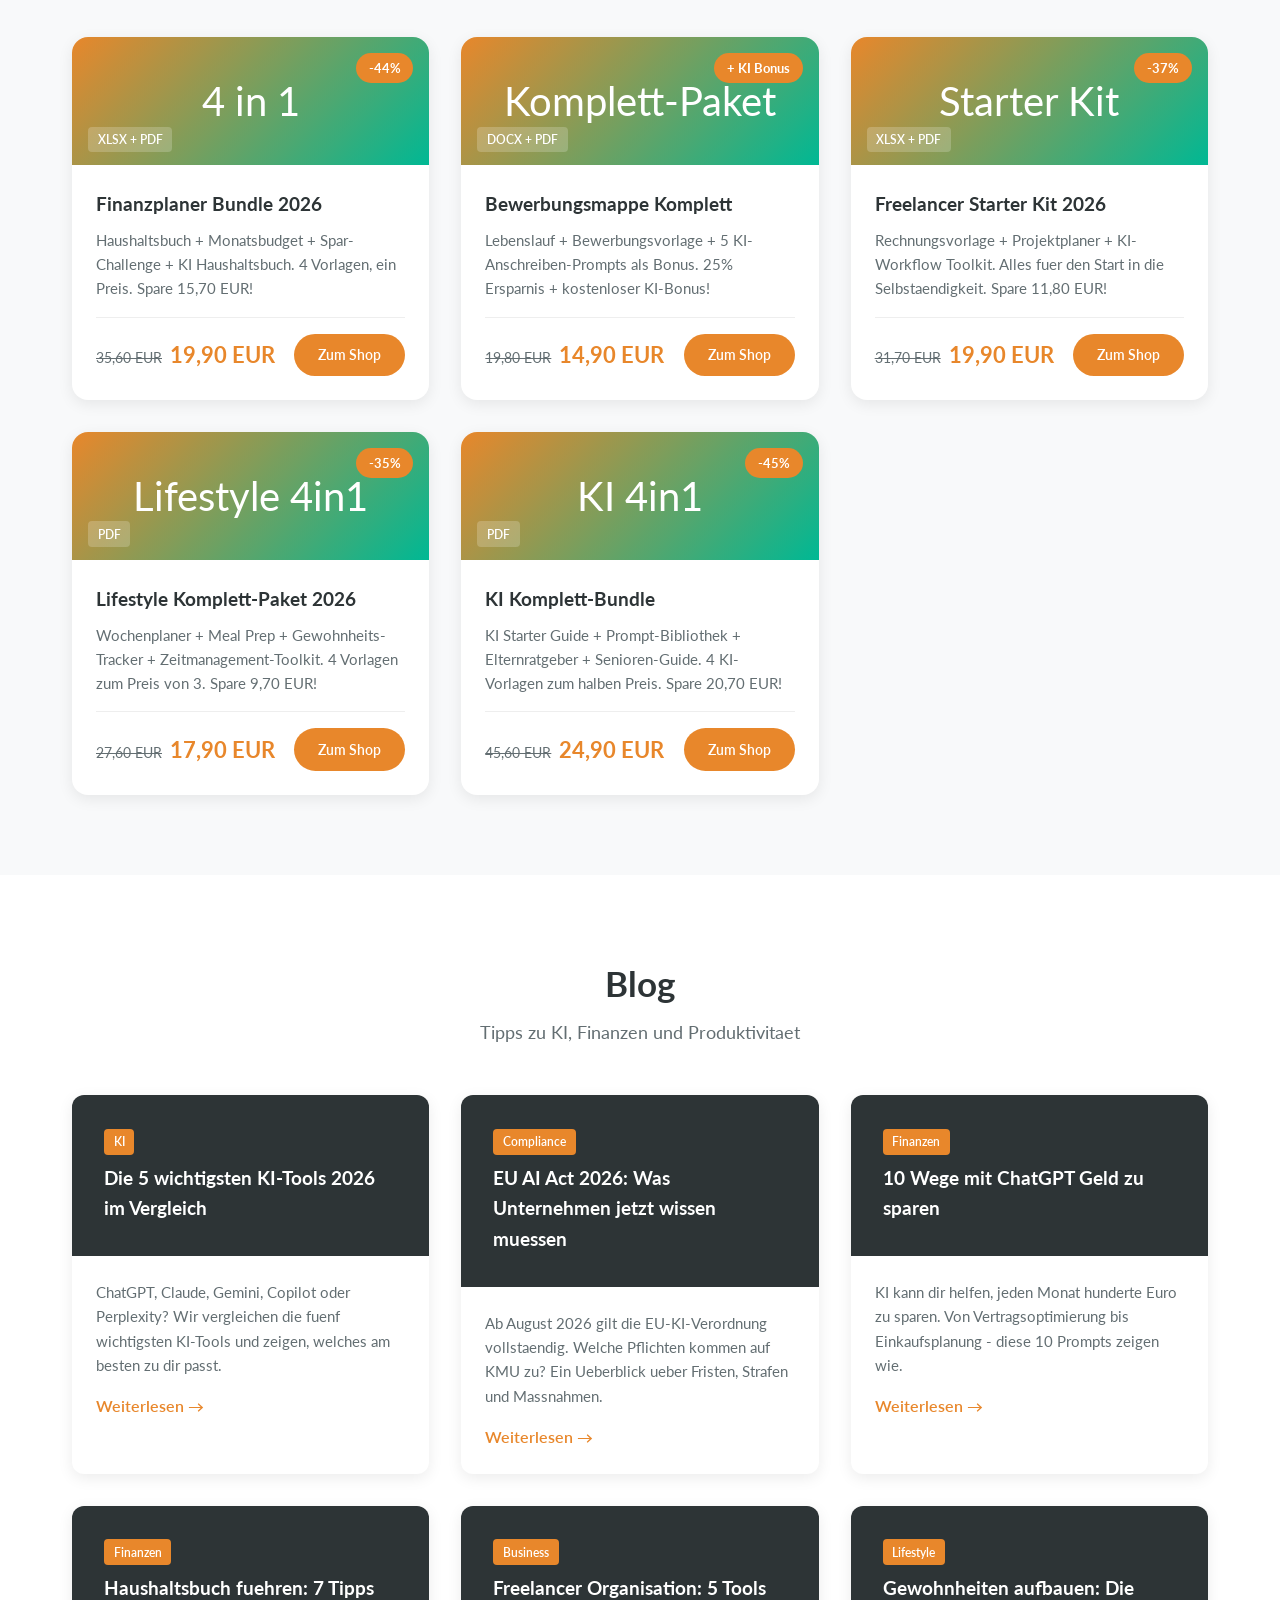
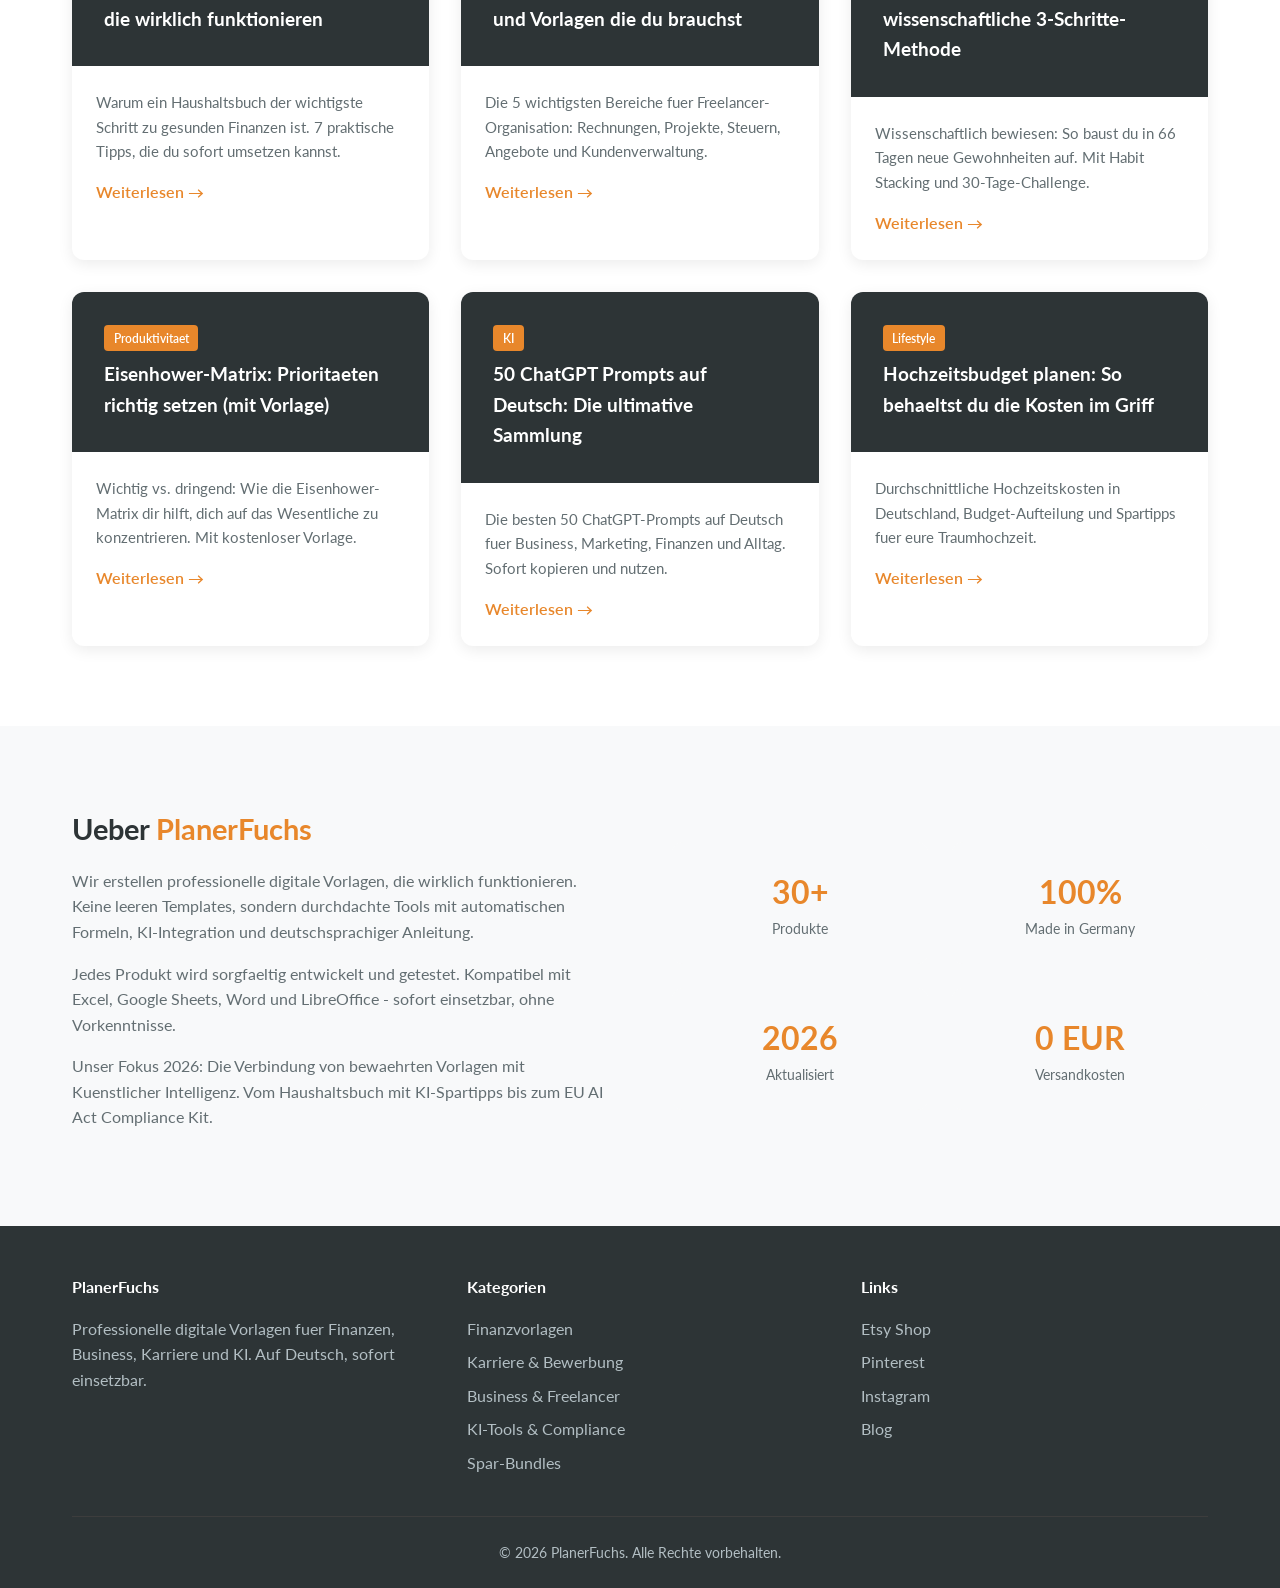
==== commit 770d4e91: "Add P24-P31 (8 KI-Nischen-Produkte) + Bundle E to website - P24 KI-Elternratgeber, P25 KI Senioren G" ====
--- a/index.html
+++ b/index.html
@@ -31,7 +31,7 @@
       "priceCurrency": "EUR",
       "lowPrice": "3.90",
       "highPrice": "24.90",
-      "offerCount": "27"
+      "offerCount": "36"
     }
   }
   </script>
@@ -65,7 +65,7 @@
 <div class="stats-bar">
   <div class="stats-grid">
     <div class="stat">
-      <div class="stat-number">25+</div>
+      <div class="stat-number">30+</div>
       <div class="stat-label">Produkte</div>
     </div>
     <div class="stat">
@@ -464,6 +464,142 @@
         </div>
       </div>
 
+      <!-- P24 KI-Elternratgeber -->
+      <div class="product-card" data-category="ki lifestyle">
+        <div class="product-card__header product-card__header--ki">
+          <span class="product-card__badge">Neu</span>
+          <div class="product-card__icon">KI-Elternratgeber</div>
+          <span class="product-card__format">PDF</span>
+        </div>
+        <div class="product-card__body">
+          <h3 class="product-card__title">KI-Elternratgeber: Kinder im KI-Zeitalter</h3>
+          <p class="product-card__desc">15+ Seiten: Altersgerechte KI-Regeln, Deepfake-Schutz, KI-Familienvertrag, Medienkompetenz-Uebungen. Fuer Eltern von 6-18-Jaehrigen.</p>
+          <div class="product-card__footer">
+            <span class="product-card__price">12,90 EUR</span>
+            <a href="https://www.etsy.com/shop/PlanerFuchs" class="product-card__btn" target="_blank" rel="noopener">Zum Shop</a>
+          </div>
+        </div>
+      </div>
+
+      <!-- P25 KI Senioren Guide -->
+      <div class="product-card" data-category="ki">
+        <div class="product-card__header product-card__header--ki">
+          <span class="product-card__badge">Neu</span>
+          <div class="product-card__icon">KI Senioren Guide</div>
+          <span class="product-card__format">PDF</span>
+        </div>
+        <div class="product-card__body">
+          <h3 class="product-card__title">KI fuer Senioren: Der geduldige Einstieg</h3>
+          <p class="product-card__desc">18 Seiten in grosser Schrift: ChatGPT Schritt fuer Schritt, 20 fertige Prompts, Sicherheits-Tipps, Sprachassistenten, Glossar.</p>
+          <div class="product-card__footer">
+            <span class="product-card__price">12,90 EUR</span>
+            <a href="https://www.etsy.com/shop/PlanerFuchs" class="product-card__btn" target="_blank" rel="noopener">Zum Shop</a>
+          </div>
+        </div>
+      </div>
+
+      <!-- P26 KI-Berufswechsel-Planer -->
+      <div class="product-card" data-category="karriere ki">
+        <div class="product-card__header product-card__header--career">
+          <span class="product-card__badge">Neu</span>
+          <div class="product-card__icon">Berufswechsel-Planer</div>
+          <span class="product-card__format">PDF</span>
+        </div>
+        <div class="product-card__body">
+          <h3 class="product-card__title">KI-Berufswechsel-Planer</h3>
+          <p class="product-card__desc">15+ Seiten: Job-Risiko-Check, 12-Wochen Lernplan, Zukunftssichere Berufe, Budget-Planer, 90-Tage Aktionsplan.</p>
+          <div class="product-card__footer">
+            <span class="product-card__price">8,90 EUR</span>
+            <a href="https://www.etsy.com/shop/PlanerFuchs" class="product-card__btn" target="_blank" rel="noopener">Zum Shop</a>
+          </div>
+        </div>
+      </div>
+
+      <!-- P27 Prompt-Lernjournal -->
+      <div class="product-card" data-category="ki">
+        <div class="product-card__header product-card__header--ki">
+          <span class="product-card__badge">Neu</span>
+          <div class="product-card__icon">Prompt-Lernjournal</div>
+          <span class="product-card__format">PDF</span>
+        </div>
+        <div class="product-card__body">
+          <h3 class="product-card__title">Prompt-Lernjournal: KI-Skills aufbauen</h3>
+          <p class="product-card__desc">18+ Seiten: 12 Prompt-Vorlagen, 30-Tage Challenge, 15 Prompt-Muster, Fortschritts-Tracker, persoenliches Playbook.</p>
+          <div class="product-card__footer">
+            <span class="product-card__price">8,90 EUR</span>
+            <a href="https://www.etsy.com/shop/PlanerFuchs" class="product-card__btn" target="_blank" rel="noopener">Zum Shop</a>
+          </div>
+        </div>
+      </div>
+
+      <!-- P28 KI Arztpraxen -->
+      <div class="product-card" data-category="ki business">
+        <div class="product-card__header product-card__header--compliance">
+          <span class="product-card__badge">Premium</span>
+          <div class="product-card__icon">KI Arztpraxen</div>
+          <span class="product-card__format">PDF</span>
+        </div>
+        <div class="product-card__body">
+          <h3 class="product-card__title">KI-Leitfaden fuer Arztpraxen & Heilberufe</h3>
+          <p class="product-card__desc">18+ Seiten: 20 Praxis-Prompts, DSGVO-Checkliste, KI-Richtlinie, Schulungsnachweis, 4-Wochen Implementierungsplan.</p>
+          <div class="product-card__footer">
+            <span class="product-card__price">14,90 EUR</span>
+            <a href="https://www.etsy.com/shop/PlanerFuchs" class="product-card__btn" target="_blank" rel="noopener">Zum Shop</a>
+          </div>
+        </div>
+      </div>
+
+      <!-- P29 KI Handwerker -->
+      <div class="product-card" data-category="ki business">
+        <div class="product-card__header product-card__header--business">
+          <span class="product-card__badge">Neu</span>
+          <div class="product-card__icon">KI Handwerker</div>
+          <span class="product-card__format">PDF</span>
+        </div>
+        <div class="product-card__body">
+          <h3 class="product-card__title">KI fuer Handwerksbetriebe</h3>
+          <p class="product-card__desc">15+ Seiten: Angebote fuer 8 Gewerke, Google-Bewertungen beantworten, Social Media Posts, Kundenakquise mit KI.</p>
+          <div class="product-card__footer">
+            <span class="product-card__price">9,90 EUR</span>
+            <a href="https://www.etsy.com/shop/PlanerFuchs" class="product-card__btn" target="_blank" rel="noopener">Zum Shop</a>
+          </div>
+        </div>
+      </div>
+
+      <!-- P30 KI Datenschutz Website -->
+      <div class="product-card" data-category="ki">
+        <div class="product-card__header product-card__header--compliance">
+          <span class="product-card__badge">DSGVO</span>
+          <div class="product-card__icon">Datenschutz-Kit</div>
+          <span class="product-card__format">PDF</span>
+        </div>
+        <div class="product-card__body">
+          <h3 class="product-card__title">KI-Datenschutz Website-Kit</h3>
+          <p class="product-card__desc">14+ Seiten: Datenschutzerklaerung-Textbausteine, Cookie-Banner Vorlagen, AVV-Checkliste, 20-Punkte Compliance-Check.</p>
+          <div class="product-card__footer">
+            <span class="product-card__price">9,90 EUR</span>
+            <a href="https://www.etsy.com/shop/PlanerFuchs" class="product-card__btn" target="_blank" rel="noopener">Zum Shop</a>
+          </div>
+        </div>
+      </div>
+
+      <!-- P31 KI Online-Shop -->
+      <div class="product-card" data-category="ki business">
+        <div class="product-card__header product-card__header--ki">
+          <span class="product-card__badge">50+ Prompts</span>
+          <div class="product-card__icon">KI Online-Shop</div>
+          <span class="product-card__format">PDF</span>
+        </div>
+        <div class="product-card__body">
+          <h3 class="product-card__title">KI fuer Online-Shop-Betreiber</h3>
+          <p class="product-card__desc">15+ Seiten: 50+ Prompts fuer Etsy, Amazon, Shopify. SEO-Texte, Kundenkommunikation, Social Media, Wettbewerbsanalyse.</p>
+          <div class="product-card__footer">
+            <span class="product-card__price">9,90 EUR</span>
+            <a href="https://www.etsy.com/shop/PlanerFuchs" class="product-card__btn" target="_blank" rel="noopener">Zum Shop</a>
+          </div>
+        </div>
+      </div>
+
     </div>
   </div>
 </section>
@@ -535,6 +671,23 @@
           <p class="product-card__desc">Wochenplaner + Meal Prep + Gewohnheits-Tracker + Zeitmanagement-Toolkit. 4 Vorlagen zum Preis von 3. Spare 9,70 EUR!</p>
           <div class="product-card__footer">
             <span><span class="product-card__price--old">27,60 EUR</span><span class="product-card__price">17,90 EUR</span></span>
+            <a href="https://www.etsy.com/shop/PlanerFuchs" class="product-card__btn" target="_blank" rel="noopener">Zum Shop</a>
+          </div>
+        </div>
+      </div>
+
+      <!-- Bundle E KI Komplett-Bundle -->
+      <div class="product-card" data-category="bundle">
+        <div class="product-card__header product-card__header--bundle">
+          <span class="product-card__badge">-45%</span>
+          <div class="product-card__icon">KI 4in1</div>
+          <span class="product-card__format">PDF</span>
+        </div>
+        <div class="product-card__body">
+          <h3 class="product-card__title">KI Komplett-Bundle</h3>
+          <p class="product-card__desc">KI Starter Guide + Prompt-Bibliothek + Elternratgeber + Senioren-Guide. 4 KI-Vorlagen zum halben Preis. Spare 20,70 EUR!</p>
+          <div class="product-card__footer">
+            <span><span class="product-card__price--old">45,60 EUR</span><span class="product-card__price">24,90 EUR</span></span>
             <a href="https://www.etsy.com/shop/PlanerFuchs" class="product-card__btn" target="_blank" rel="noopener">Zum Shop</a>
           </div>
         </div>
@@ -667,7 +820,7 @@
       </div>
       <div class="about-stats">
         <div class="about-stat">
-          <div class="about-stat__number">25+</div>
+          <div class="about-stat__number">30+</div>
           <div class="about-stat__label">Produkte</div>
         </div>
         <div class="about-stat">
